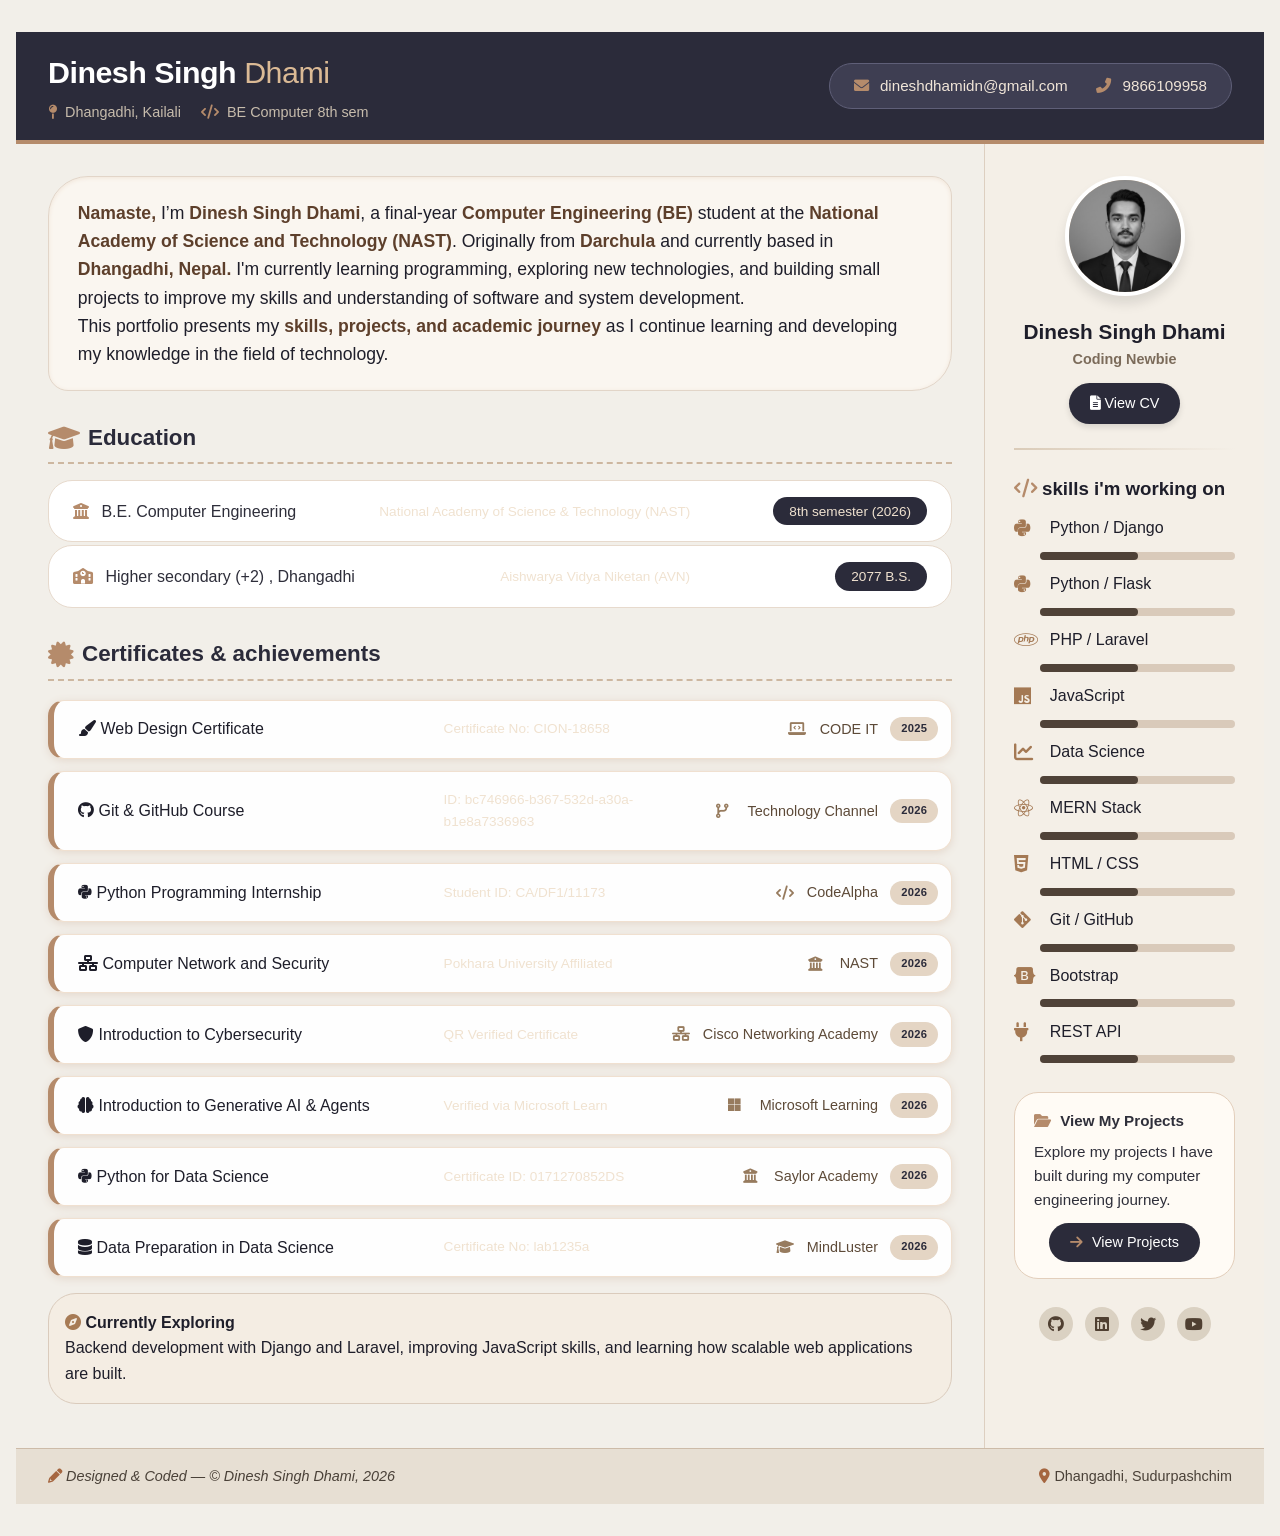
==== index.html @ 05433d5f "Initial commit: add personal portfolio website" ====
<!DOCTYPE html>
<html lang="en">
<head>
    <meta charset="UTF-8">
    <meta name="viewport" content="width=device-width, initial-scale=1.0">
    <title>Dinesh Singh Dhami | Portfolio</title>
    <!-- Font Awesome 6 (free) -->
    <link rel="stylesheet" href="https://cdnjs.cloudflare.com/ajax/libs/font-awesome/6.0.0-beta3/css/all.min.css">
    <link rel="icon" href="favicon-dineshsinghdhami.png" type="image/png">
    <style>
        /* ----- base reset & personal flavour ----- */
        * {
            margin: 0;
            padding: 0;
            box-sizing: border-box;
        }

        body {
            background: #f2efe9;  /* warm off-white, handmade feel */
            font-family: 'Inter', -apple-system, BlinkMacSystemFont, 'Segoe UI', Roboto, Helvetica, Arial, sans-serif;
            line-height: 1.6;
            color: #1e1e2a;
            padding: 2rem 1rem;
        }

        /* container — looks like a personal notebook */
        .page {
            max-width: 1100px;
            margin: 0 auto;
            background: #fefcf8;
            border-radius: 32px 32px 24px 24px;
            box-shadow: 0 20px 35px -10px rgba(0, 0, 0, 0.15), 0 2px 8px rgba(0,0,0,0.05);
            overflow: hidden;
            border: 1px solid #e9ddd0;
        }

        /* header — my signature style */
        .top-bar {
            background: #2b2b3a;
            color: #f0ede6;
            padding: 1rem 2rem;
            display: flex;
            flex-wrap: wrap;
            justify-content: space-between;
            align-items: center;
            border-bottom: 4px solid #b58b6b;
        }

        .identity h1 {
            font-weight: 600;
            font-size: 1.9rem;
            letter-spacing: -0.5px;
            color: #fff;
        }

        .identity h1 span {
            color: #dbba95;
            font-weight: 400;
        }

        .identity .tagline {
            font-size: 0.9rem;
            color: #c7bcac;
            margin-top: 4px;
            display: flex;
            align-items: center;
            gap: 8px;
        }

        .identity .tagline i {
            color: #b58b6b;
        }

        .contact-badge {
            background: #3e3e52;
            padding: 0.6rem 1.5rem;
            border-radius: 60px;
            display: flex;
            gap: 1.8rem;
            flex-wrap: wrap;
            font-size: 0.95rem;
            border: 1px solid #5f5f78;
        }

        .contact-badge a, .contact-badge span {
            color: #f0e5d8;
            text-decoration: none;
            display: inline-flex;
            align-items: center;
            gap: 7px;
            transition: color 0.2s;
        }

        .contact-badge a:hover {
            color: #dbba95;
        }

        .contact-badge i {
            color: #b58b6b;
            width: 1.2rem;
        }

        /* main grid: about + sidebar */
        .main-grid {
            display: grid;
            grid-template-columns: 1fr 280px;
            gap: 0;
        }

        @media (max-width: 750px) {
            .main-grid {
                grid-template-columns: 1fr;
            }
        }

        /* left column — my story, education, certificates */
        .content {
            padding: 2rem 2rem 1.8rem;
        }

        .section-title {
            font-size: 1.4rem;
            font-weight: 550;
            margin: 1.8rem 0 1rem 0;
            display: flex;
            align-items: center;
            gap: 8px;
            border-bottom: 2px dashed #cdb7a0;
            padding-bottom: 0.4rem;
            color: #2b2b3a;
        }

        .section-title i {
            color: #b58b6b;
            font-size: 1.6rem;
        }

        .intro-text {
            background: #faf6f0;
            padding: 1.4rem 1.8rem;
            border-radius: 40px 20px 40px 20px;
            font-size: 1.1rem;
            border: 1px solid #e2d5c8;
            box-shadow: inset 0 1px 4px #f1e5d8;
            margin-bottom: 0.5rem;
        }

        .intro-text strong {
            color: #5d3f2b;
            font-weight: 600;
        }

        .edu-item {
            background: #ffffff;
            border-radius: 24px;
            padding: 1rem 1.5rem;
            margin: 1rem 0 0.5rem;
            border: 1px solid #e7dacd;
            display: flex;
            flex-wrap: wrap;
            justify-content: space-between;
            align-items: center;
        }

        .edu-item .year {
            background: #2b2b3a;
            color: #f0e2d0;
            padding: 0.2rem 1rem;
            border-radius: 40px;
            font-size: 0.85rem;
            font-weight: 500;
        }
        .edu-item .college {
            
            color: #f0e2d0;
            padding: 0.2rem 1rem;
            border-radius: 40px;
            font-size: 0.85rem;
            font-weight: 500;
        }

        .edu-item .desc {
            font-weight: 500;
            color: #2e2e3a;
        }
        .edu-item .desc i {
            margin-right: 8px;
            color: #b58b6b;
        }

        /* ----- CERTIFICATE section (handmade cards) ----- */
        .cert-grid {
            display: flex;
            flex-direction: column;
            gap: 12px;
            margin: 1.2rem 0 0.5rem;
        }

       .cert-card{
    background:#fefefe;
    border-left:6px solid #b58b6b;
    border-radius:16px;
    padding:0.9rem 1.5rem;
    box-shadow:0 2px 8px #e4d8cd;

    display:grid;
    grid-template-columns: 40% 35% 24%; /* perfectly aligned columns */
    align-items:center;
    gap:10px;

    border-top:1px solid #f0e0d0;
    border-right:1px solid #f0e0d0;
    border-bottom:1px solid #f0e0d0;
}


        .cert-card:hover {
            border-left-width: 10px;
            background: #fcf9f5;
        }

        .cert-name {
            font-weight: 550;
            color: #1f1f2b;
            display: flex;
            align-items: center;
            gap: 10px;
        }

        .cert-name i {
            color: #a57c5a;
            font-size: 1.3rem;
            width: 2rem;
        }

        .cert-issuer{
    color:#5d4a38;
    font-size:0.9rem;
    display:flex;
    align-items:center;
    gap:12px;
    justify-self:end;
    white-space: nowrap;   /* prevents line break */
}

        .cert-issuer i {
            color: #977b5e;
            width: 1.2rem;
        }

        .cert-badge {
            background: #e4d5c4;
            color: #2b2b3a;
            font-size: 0.7rem;
            padding: 0.2rem 0.7rem;
            border-radius: 30px;
            font-weight: 600;
            letter-spacing: 0.3px;
        }

        /* right sidebar — personal & skills */
        .sidebar {
            background: #f4efe7;
            border-left: 1px solid #ddcfc0;
            padding: 2rem 1.8rem;
        }

        .profile-pic-placeholder {
    width: 120px;
    height: 120px;
    background: #cdb7a0;
    border-radius: 50%;
    margin: 0 auto 1.2rem;
    display: flex;
    align-items: center;
    justify-content: center;
    border: 4px solid #fff;
    box-shadow: 0 8px 12px rgba(0,0,0,0.1);
}

.profile-pic-placeholder img {
    width: 100%;
    height: 100%;
    border-radius: 50%;
    object-fit: cover;
}
        

        .profile-pic-placeholder i {
            filter: drop-shadow(2px 4px 4px rgba(0,0,0,0.1));
        }

        .my-name-side{
text-align:center;
font-size:1.3rem;
font-weight:550;
margin-top:10px;
}

.my-name-side small{
font-size:0.9rem;
color:#7b6b5a;
display:block;
}

        .divider {
            height: 2px;
            background: linear-gradient(90deg, #dacbb8, transparent);
            margin: 1.5rem 0;
        }

        .skill-list {
            list-style: none;
        }

        .skill-list li {
            margin: 0.7rem 0;
            display: flex;
            align-items: center;
            gap: 12px;
            font-weight: 450;
        }
        .social-bar{
    display:flex;
    justify-content:center;
    gap:12px;
    margin-top:12px;
}

.social-bar a{
    width:34px;
    height:34px;
    display:flex;
    align-items:center;
    justify-content:center;
    background:#dad1c2;
    border-radius:50%;
    color:#4f3f31;
    font-size:1rem;
    text-decoration:none;
    transition:all 0.2s ease;
}

.social-bar a:hover{
    background:#b58b6b;
    color:#fff;
    transform:translateY(-2px);
}
.cert-modal{
    display:none;
    position:fixed;
    z-index:999;
    left:0;
    top:0;
    width:100%;
    height:100%;
    background:rgba(0,0,0,0.8);
    justify-content:center;
    align-items:center;
}

.cert-modal img{
    max-width:90%;
    max-height:85%;
    border-radius:10px;
    box-shadow:0 10px 40px rgba(0,0,0,0.5);
}

.close-btn{
    position:absolute;
    top:20px;
    right:35px;
    font-size:40px;
    color:#fff;
    cursor:pointer;
    font-weight:bold;
}

.close-btn:hover{
    color:#ccc;
}
        .skill-list i {
            color: #a47954;
            width: 1.5rem;
            font-size: 1.2rem;
        }

        .skill-bar-bg {
            background: #d9caba;
            height: 8px;
            border-radius: 12px;
            margin: 4px 0 0 26px;
            width: calc(100% - 26px);
        }

        .skill-bar-fill {
            height: 8px;
            border-radius: 12px;
            background: #4f4238;
            width: 80%; /* dummy */
        }

        .personal-note {
            background: #fffbf5;
            border-radius: 24px;
            padding: 1rem 1.2rem;
            margin: 1.8rem 0;
            border: 1px solid #e3cfbc;
            font-size: 0.95rem;
            color: #2f2f3a;
        }

        .personal-note i {
            color: #b58b6b;
            margin-right: 5px;
        }

        /* footer */
        .footer-note {
            background: #e7dfd3;
            padding: 1rem 2rem;
            font-size: 0.9rem;
            text-align: center;
            color: #4a4138;
            border-top: 1px solid #cdbba8;
            display: flex;
            flex-wrap: wrap;
            justify-content: space-between;
            align-items: center;
        }

        .footer-note .madeby {
            font-style: italic;
        }

        .footer-note i {
            color: #a56640;
        }

        /* simple js interactive touch */
        .handwritten-hover {
            transition: transform 0.15s;
        }
        .handwritten-hover:hover {
            transform: rotate(0.5deg) scale(1.01);
        }
        .cert-grid a{
    text-decoration:none;
    color:inherit;
    display:block;
}

.cert-id{
    color: #f0e2d0;
            padding: 0.2rem 1rem;
            border-radius: 40px;
            font-size: 0.85rem;
            font-weight: 500;
}


    </style>
</head>
<body>
<!-- <div class="page"> -->
    <!-- header — unmistakably Dinesh Singh Dhami -->
    <div class="top-bar">
        <div class="identity">
            <h1>Dinesh Singh <span>Dhami</span></h1>
            <div class="tagline">
                <i class="fas fa-map-pin"></i> Dhangadhi, Kailali
                <i class="fas fa-code" style="margin-left: 12px;"></i> BE Computer 8th sem
            </div>
        </div>
        <div class="contact-badge">
            <a href="#" onclick="openDirectEmail()" class="contact-email">
    <i class="fas fa-envelope"></i> dineshdhamidn@gmail.com
</a>
            <a href="#" onclick="openWhatsApp()" class="contact-phone">
    <i class="fas fa-phone-alt"></i> 9866109958
</a>
        </div>
    </div>

    <!-- main two-column layout -->
    <div class="main-grid">
        <!-- LEFT: content (my story, certificates) -->
        <div class="content">
            <!-- intro / about me (personal) -->
            <div class="intro-text">
    <p>
        <strong>Namaste,</strong> I’m <strong>Dinesh Singh Dhami</strong>, a final-year 
        <strong>Computer Engineering (BE)</strong> student at the 
        <strong>National Academy of Science and Technology (NAST)</strong>. 
        Originally from <strong>Darchula</strong> and currently based in 
        <strong>Dhangadhi, Nepal.</strong> I'm currently learning programming, exploring new technologies, 
        and building small projects to improve my skills and understanding 
        of software and system development.
    </p>

    <p>
        This portfolio presents my <strong>skills, projects, and academic journey</strong> 
        as I continue learning and developing my knowledge in the field of technology.
    </p>
</div>

            <!-- education  (8th semester) -->
            <div class="section-title">
                <i class="fas fa-graduation-cap"></i> Education
            </div>
            <div class="edu-item">
                <span class="desc"><i class="fas fa-university"></i> B.E. Computer Engineering</span>
                <span class="college">National Academy of Science & Technology (NAST)</span>
                <span class="year">8th semester (2026)</span>
                
            </div>
            <div class="edu-item" style="margin-top: -5px;">
                <span class="desc"><i class="fas fa-school"></i> Higher secondary (+2) , Dhangadhi</span>
                <span class="college">Aishwarya Vidya Niketan (AVN)</span>
                <span class="year">2077 B.S.</span>
            </div>
           

            <!-- CERTIFICATE section — exactly as requested, personal style -->
            <div class="section-title">
    <i class="fas fa-certificate"></i> Certificates & achievements
</div>

<div class="cert-grid">

<!-- 1 Web Design (2025) -->
<a href="certificates/Web-Design-Dinesh-Singh-Dhami.png" class="cert-link">
<div class="cert-card">
<div class="cert-title">
<i class="fas fa-paint-brush"></i>
<span>Web Design Certificate</span>
</div>
<div class="cert-id">Certificate No: CION-18658</div>
<div class="cert-issuer">
<i class="fas fa-laptop-code"></i>
<span>CODE IT</span>
<span class="cert-badge">2025</span>
</div>
</div>
</a>

<!-- 2 Git & GitHub -->
<a href="certificates/git-github-certificate.jpg" class="cert-link">
<div class="cert-card">
<div class="cert-title">
<i class="fab fa-github"></i>
<span>Git & GitHub Course</span>
</div>
<div class="cert-id">ID: bc746966-b367-532d-a30a-b1e8a7336963</div>
<div class="cert-issuer">
<i class="fas fa-code-branch"></i>
<span>Technology Channel</span>
<span class="cert-badge">2026</span>
</div>
</div>
</a>

<!-- 3 CodeAlpha Internship -->
<a href="certificates/Dinesh-Singh-Dhami-CodeAlpha-Internship-Python.png" class="cert-link">
<div class="cert-card">
<div class="cert-title">
<i class="fab fa-python"></i>
<span>Python Programming Internship</span>
</div>
<div class="cert-id">Student ID: CA/DF1/11173</div>
<div class="cert-issuer">
<i class="fas fa-code"></i>
<span>CodeAlpha</span>
<span class="cert-badge">2026</span>
</div>
</div>
</a>

<!-- 4 Computer Network Security -->
<a href="certificates/Computer-Network-&-Security-Certificate.jpg" class="cert-link">
<div class="cert-card">
<div class="cert-title">
<i class="fas fa-network-wired"></i>
<span>Computer Network and Security</span>
</div>
<div class="cert-id">Pokhara University Affiliated</div>
<div class="cert-issuer">
<i class="fas fa-university"></i>
<span>NAST</span>
<span class="cert-badge">2026</span>
</div>
</div>
</a>

<!-- 5 Cisco Cybersecurity -->
<a href="certificates/Dinesh-Singh-Dhami-cisco-networking.png" class="cert-link">
<div class="cert-card">
<div class="cert-title">
<i class="fas fa-shield-alt"></i>
<span>Introduction to Cybersecurity</span>
</div>
<div class="cert-id">QR Verified Certificate</div>
<div class="cert-issuer">
<i class="fas fa-network-wired"></i>
<span>Cisco Networking Academy</span>
<span class="cert-badge">2026</span>
</div>
</div>
</a>

<!-- 6 Microsoft Generative AI -->
<a href="certificates/generative-ai-microsoft.png" class="cert-link">
<div class="cert-card">
<div class="cert-title">
<i class="fas fa-brain"></i>
<span>Introduction to Generative AI & Agents</span>
</div>
<div class="cert-id">Verified via Microsoft Learn</div>
<div class="cert-issuer">
<i class="fab fa-microsoft"></i>
<span>Microsoft Learning</span>
<span class="cert-badge">2026</span>
</div>
</div>
</a>

<!-- 7 Python Data Science -->
<a href="certificates/python-in-datascience.png" class="cert-link">
<div class="cert-card">
<div class="cert-title">
<i class="fab fa-python"></i>
<span>Python for Data Science</span>
</div>
<div class="cert-id">Certificate ID: 0171270852DS</div>
<div class="cert-issuer">
<i class="fas fa-university"></i>
<span>Saylor Academy</span>
<span class="cert-badge">2026</span>
</div>
</div>
</a>

<!-- 8 Data Preparation -->
<a href="certificates/data-preparation-in-data-science.jpg" class="cert-link">
<div class="cert-card">
<div class="cert-title">
<i class="fas fa-database"></i>
<span>Data Preparation in Data Science</span>
</div>
<div class="cert-id">Certificate No: lab1235a</div>
<div class="cert-issuer">
<i class="fas fa-graduation-cap"></i>
<span>MindLuster</span>
<span class="cert-badge">2026</span>
</div>
</div>
</a>

</div>

            
            <!-- another small personal section: current reading? -->
<div style="margin:1rem 0;background:#f4ede3;padding:1rem;border-radius:28px;border:1px solid #dacbbc;">
<i class="fas fa-compass" style="color:#a77b55;"></i>
<strong>Currently Exploring</strong><br>
Backend development with Django and Laravel, improving JavaScript skills,
and learning how scalable web applications are built.
</div>

        </div>

        <!-- RIGHT sidebar: skills, extra personal -->
        <div class="sidebar">
            <div class="profile-pic-placeholder">
    <img src="dineshsinghdhami.jpg" alt="Profile Picture">
</div>
           <div class="my-name-side">
    Dinesh Singh Dhami
    <small>Coding Newbie</small>
</div>
            <div style="text-align:center; margin-top:12px;">
    <a href="Dinesh-Singh-Dhami-Resume.pdf" 
       style="
       display:inline-block;
       background:#2b2b3a;
       color:#fff;
       padding:0.55rem 1.3rem;
       border-radius:40px;
       font-size:0.9rem;
       text-decoration:none;
       font-weight:500;
       transition:all 0.2s ease;
       box-shadow:0 3px 6px rgba(0,0,0,0.12);
       ">
       <i class="fas fa-file-alt"></i> View CV
    </a>
</div>
            <div class="divider"></div>

            <!-- skills (personal touch – i'm still learning) -->
            <h3 style="font-weight: 550; margin-bottom: 0.5rem;">
<i class="fas fa-code" style="color:#b58b6b;"></i> skills i'm working on
</h3>

<ul class="skill-list">

    <li><i class="fab fa-python"></i> Python / Django</li>
<div class="skill-bar-bg"><div class="skill-bar-fill" style="width:50%"></div></div>

<li><i class="fab fa-python"></i> Python / Flask</li>
<div class="skill-bar-bg"><div class="skill-bar-fill" style="width:50%"></div></div>

<li><i class="fab fa-php"></i> PHP / Laravel</li>
<div class="skill-bar-bg"><div class="skill-bar-fill" style="width:50%"></div></div>

<li><i class="fab fa-js"></i> JavaScript</li>
<div class="skill-bar-bg"><div class="skill-bar-fill" style="width:50%"></div></div>

<li><i class="fas fa-chart-line"></i> Data Science</li>
<div class="skill-bar-bg"><div class="skill-bar-fill" style="width:50%"></div></div>

<li><i class="fab fa-react"></i> MERN Stack</li>
<div class="skill-bar-bg"><div class="skill-bar-fill" style="width:50%"></div></div>

<li><i class="fab fa-html5"></i> HTML / CSS</li>
<div class="skill-bar-bg"><div class="skill-bar-fill" style="width:50%"></div></div>

<li><i class="fab fa-git-alt"></i> Git / GitHub</li>
<div class="skill-bar-bg"><div class="skill-bar-fill" style="width:50%"></div></div>

<li><i class="fab fa-bootstrap"></i> Bootstrap</li>
<div class="skill-bar-bg"><div class="skill-bar-fill" style="width:50%"></div></div>

<li><i class="fas fa-plug"></i> REST API</li>
<div class="skill-bar-bg"><div class="skill-bar-fill" style="width:50%"></div></div>

</ul>

            <div class="personal-note">

    <i class="fas fa-folder-open"></i> 
    <strong>View My Projects</strong>

    <p style="margin-top:6px;">
        Explore my projects I have built during my computer engineering journey.
    </p>

    <div style="text-align:center; margin-top:10px;">
        <a href="projects.html"
        style="
        display:inline-block;
        background:#2b2b3a;
        color:#fff;
        padding:0.5rem 1.3rem;
        border-radius:40px;
        font-size:0.9rem;
        text-decoration:none;
        font-weight:500;
        transition:0.2s;
        "
        onmouseover="this.style.background='#b58b6b'"
        onmouseout="this.style.background='#2b2b3a'"
        >
        <i class="fas fa-arrow-right"></i> View Projects
        </a>
    </div>

</div>

            <!-- contact mini (repeated for convenience) -->
        <div class="social-bar">

    <a href="https://github.com/dineshsinghdhami" target="_blank">
        <i class="fab fa-github"></i>
    </a>

    <a href="https://linkedin.com/in/dineshsinghdhami1" target="_blank">
        <i class="fab fa-linkedin"></i>
    </a>

    <a href="https://x.com/dineshdhami001" target="_blank">
        <i class="fab fa-twitter"></i>
    </a>

   <a href="https://www.youtube.com/@dineshsinghdhami1?sub_confirmation=1" target="_blank">
<i class="fab fa-youtube"></i>
</a>

</div>
            <!-- <div style="margin-top: 1rem; display: flex; justify-content: center; gap: 1.2rem; color: #4f3f31;">
                <i class="fab fa-github"></i> <i class="fab fa-linkedin"></i> <i class="fab fa-x-twitter"></i> <i class="fab fa-instagram"></i>
                <span style="font-size:0.8rem;">(dinesh_dhami)</span>
            </div> -->
        </div>
    </div>

    <!-- footer — it's me -->
    <div class="footer-note">
        <span class="madeby"><i class="fas fa-pencil-alt"></i> Designed & Coded — © Dinesh Singh Dhami, 2026</span>
        <span><i class="fas fa-location-dot"></i> Dhangadhi, Sudurpashchim</span>
    </div>
</div>

<!-- small JS to make it a bit more "me" – interactive but simple -->
<script>
    // certificate popup
document.addEventListener("DOMContentLoaded", function(){

const modal = document.getElementById("certModal");
const modalImg = document.getElementById("modalImage");
const closeBtn = document.querySelector(".close-btn");

document.querySelectorAll(".cert-link").forEach(link=>{
    link.addEventListener("click",function(e){
        e.preventDefault();
        modal.style.display="flex";
        modalImg.src=this.getAttribute("href");
    });
});

closeBtn.addEventListener("click",function(){
    modal.style.display="none";
});

modal.addEventListener("click",function(e){
    if(e.target===modal){
        modal.style.display="none";
    }
});

});
    (function(){
        // just a tiny personal touch: click on any certificate card shows a console message (like i'm logging thoughts)
        const cards = document.querySelectorAll('.cert-card');
        cards.forEach((card, index) => {
            card.addEventListener('click', function(e) {
                // don't interfere if user clicks on link/button (but we have none)
                const certName = this.querySelector('.cert-name')?.innerText || 'certificate';
                console.log(`📜 Dinesh's note: showing "${certName}" to a friend.`);
                // optional: subtle alert? better to use a small tooltip feeling, but keep quiet.
                // instead we change bg momentarily
                this.style.backgroundColor = '#f3eadb';
                setTimeout(() => {
                    this.style.backgroundColor = '';
                }, 150);
            });
        });

        // extra: on header contact, show a friendly message
        const emailLink = document.querySelector('a[href^="mailto"]');
        if(emailLink) {
            emailLink.addEventListener('click', (e) => {
                console.log('📧 dineshdhamidn@gmail.com — feel free to write!');
            });
        }

        // phone number click simulation (non-link)
        const phoneSpan = document.querySelector('.contact-badge span:has(.fa-phone-alt)');
        if(phoneSpan) {
            phoneSpan.addEventListener('click', () => {
                alert('📞 9866109958  (i usually reply on WhatsApp)');
            });
        }

        // little hover effect for my name
        const nameH1 = document.querySelector('.identity h1');
        if(nameH1) {
            nameH1.addEventListener('mouseenter', () => {
                nameH1.style.transition = 'color 0.2s';
                nameH1.style.color = '#dbba95';
            });
            nameH1.addEventListener('mouseleave', () => {
                nameH1.style.color = '#fff';
            });
        }

    
    })();

    function isMobileDevice() {
    return /Mobi|Android|iPhone|iPad/i.test(navigator.userAgent);
}

function openDirectEmail() {

    const subject = "Contact From Portfolio";
    const body = "Hi Dinesh, I found your portfolio and would like to connect.";

    const encodedSubject = encodeURIComponent(subject);
    const encodedBody = encodeURIComponent(body);

    if (isMobileDevice()) {

        // Mobile → open email app
        window.location.href =
        `mailto:dineshdhamidn@gmail.com?subject=${encodedSubject}&body=${encodedBody}`;

    } else {

        // Desktop → open Gmail compose
        const gmailURL =
        `https://mail.google.com/mail/?view=cm&fs=1&to=dineshdhamidn@gmail.com&su=${encodedSubject}&body=${encodedBody}`;

        window.open(gmailURL, "_blank");
    }
}
function openWhatsApp() {

    const phoneNumber = "9779866109958"; 
    const message = "Hi Dinesh, I visited your portfolio and would like to connect.";

    const encodedMessage = encodeURIComponent(message);

    const whatsappURL =
    `https://wa.me/${phoneNumber}?text=${encodedMessage}`;

    window.open(whatsappURL, "_blank");

}
</script>

<!-- small extra style for dynamic class (no conflict) -->
<style>
    /* ensure no flash */
    .profile-pic-placeholder i { transition: transform 0.2s; }
    .cert-card { cursor: pointer; transition: background 0.2s, border-left 0.1s; }
    .contact-badge span { cursor: pointer; }
</style>
<div id="certModal" class="cert-modal">
    <span class="close-btn">&times;</span>
    <img class="modal-img" id="modalImage">
    
</div>


</body>
</html>
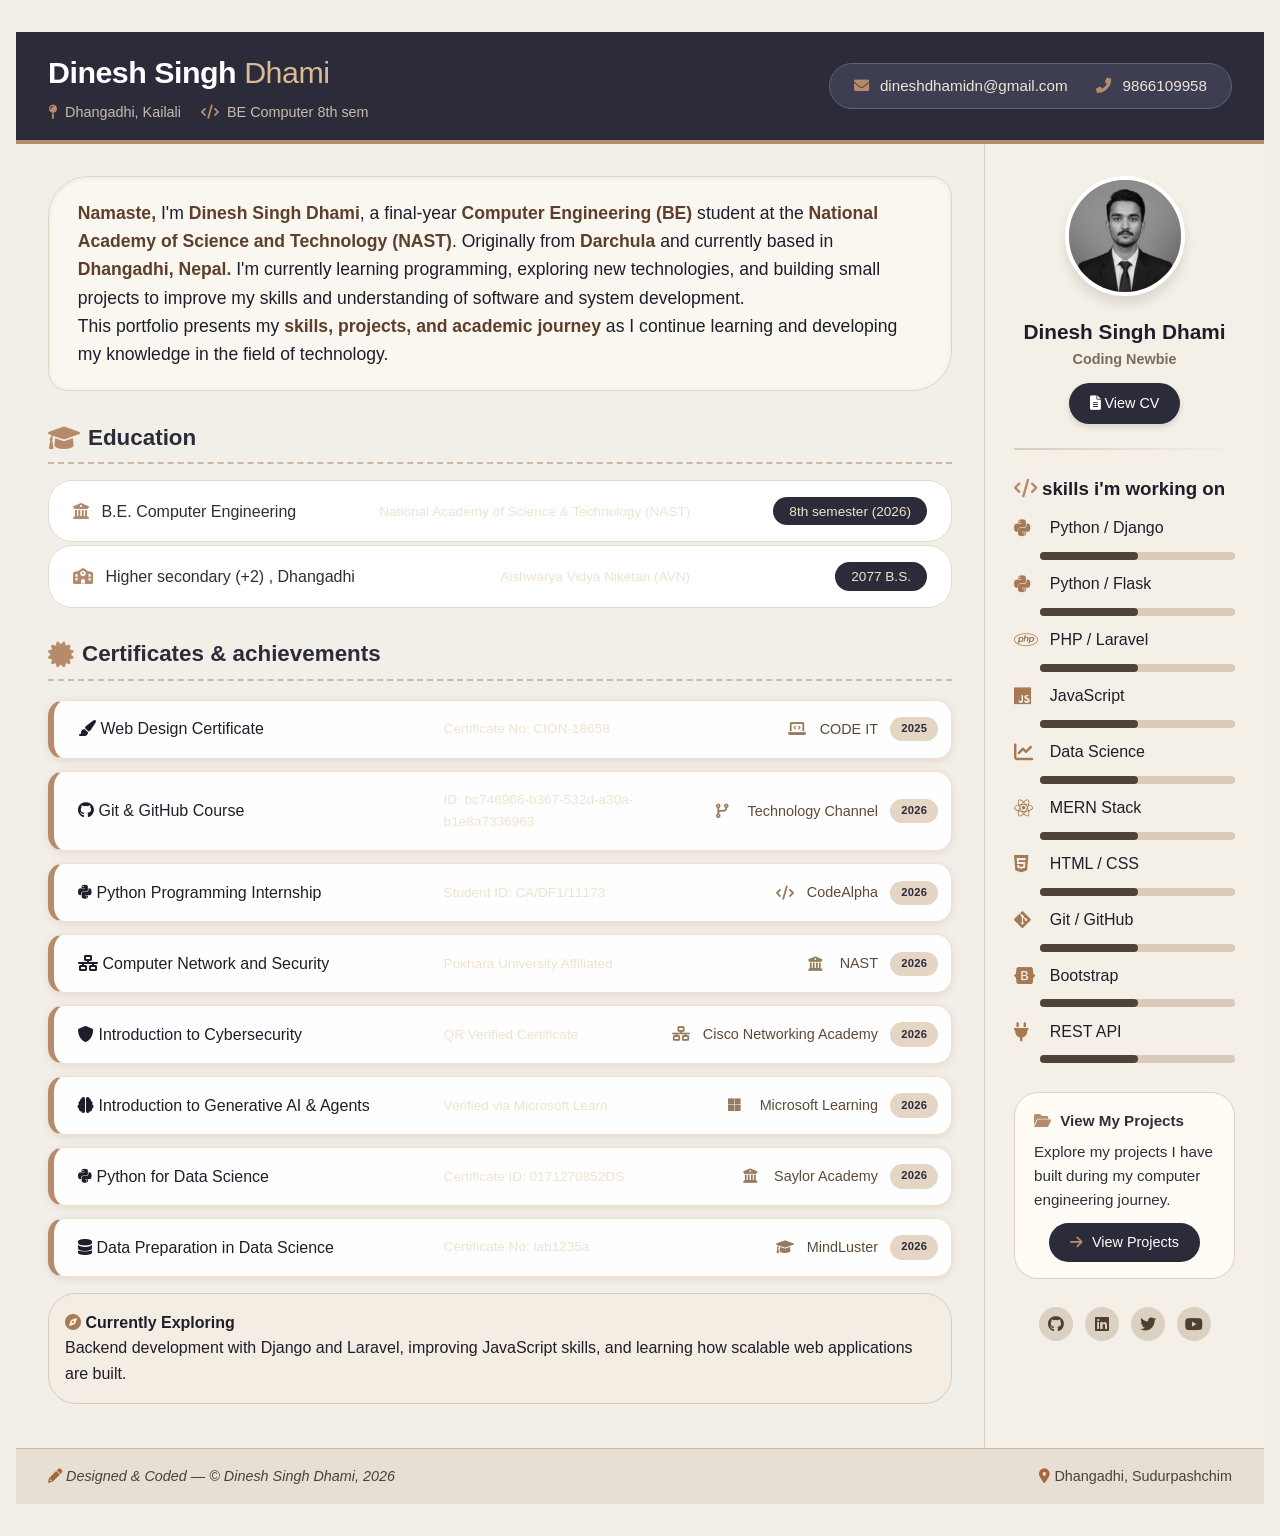
==== commit b616c3ce: "update portfolio into mobile responsive portfolio" ====
--- a/index.html
+++ b/index.html
@@ -2,13 +2,11 @@
 <html lang="en">
 <head>
     <meta charset="UTF-8">
-    <meta name="viewport" content="width=device-width, initial-scale=1.0">
+    <meta name="viewport" content="width=device-width, initial-scale=1.0, maximum-scale=5.0">
     <title>Dinesh Singh Dhami | Portfolio</title>
-    <!-- Font Awesome 6 (free) -->
     <link rel="stylesheet" href="https://cdnjs.cloudflare.com/ajax/libs/font-awesome/6.0.0-beta3/css/all.min.css">
     <link rel="icon" href="favicon-dineshsinghdhami.png" type="image/png">
     <style>
-        /* ----- base reset & personal flavour ----- */
         * {
             margin: 0;
             padding: 0;
@@ -16,14 +14,13 @@
         }
 
         body {
-            background: #f2efe9;  /* warm off-white, handmade feel */
+            background: #f2efe9;
             font-family: 'Inter', -apple-system, BlinkMacSystemFont, 'Segoe UI', Roboto, Helvetica, Arial, sans-serif;
             line-height: 1.6;
             color: #1e1e2a;
             padding: 2rem 1rem;
         }
 
-        /* container — looks like a personal notebook */
         .page {
             max-width: 1100px;
             margin: 0 auto;
@@ -34,7 +31,6 @@
             border: 1px solid #e9ddd0;
         }
 
-        /* header — my signature style */
         .top-bar {
             background: #2b2b3a;
             color: #f0ede6;
@@ -100,20 +96,12 @@
             width: 1.2rem;
         }
 
-        /* main grid: about + sidebar */
         .main-grid {
             display: grid;
             grid-template-columns: 1fr 280px;
             gap: 0;
         }
 
-        @media (max-width: 750px) {
-            .main-grid {
-                grid-template-columns: 1fr;
-            }
-        }
-
-        /* left column — my story, education, certificates */
         .content {
             padding: 2rem 2rem 1.8rem;
         }
@@ -171,7 +159,6 @@
             font-weight: 500;
         }
         .edu-item .college {
-            
             color: #f0e2d0;
             padding: 0.2rem 1rem;
             border-radius: 40px;
@@ -188,7 +175,6 @@
             color: #b58b6b;
         }
 
-        /* ----- CERTIFICATE section (handmade cards) ----- */
         .cert-grid {
             display: flex;
             flex-direction: column;
@@ -196,23 +182,20 @@
             margin: 1.2rem 0 0.5rem;
         }
 
-       .cert-card{
-    background:#fefefe;
-    border-left:6px solid #b58b6b;
-    border-radius:16px;
-    padding:0.9rem 1.5rem;
-    box-shadow:0 2px 8px #e4d8cd;
-
-    display:grid;
-    grid-template-columns: 40% 35% 24%; /* perfectly aligned columns */
-    align-items:center;
-    gap:10px;
-
-    border-top:1px solid #f0e0d0;
-    border-right:1px solid #f0e0d0;
-    border-bottom:1px solid #f0e0d0;
-}
-
+        .cert-card {
+            background:#fefefe;
+            border-left:6px solid #b58b6b;
+            border-radius:16px;
+            padding:0.9rem 1.5rem;
+            box-shadow:0 2px 8px #e4d8cd;
+            display:grid;
+            grid-template-columns: 40% 35% 24%;
+            align-items:center;
+            gap:10px;
+            border-top:1px solid #f0e0d0;
+            border-right:1px solid #f0e0d0;
+            border-bottom:1px solid #f0e0d0;
+        }
 
         .cert-card:hover {
             border-left-width: 10px;
@@ -233,15 +216,15 @@
             width: 2rem;
         }
 
-        .cert-issuer{
-    color:#5d4a38;
-    font-size:0.9rem;
-    display:flex;
-    align-items:center;
-    gap:12px;
-    justify-self:end;
-    white-space: nowrap;   /* prevents line break */
-}
+        .cert-issuer {
+            color:#5d4a38;
+            font-size:0.9rem;
+            display:flex;
+            align-items:center;
+            gap:12px;
+            justify-self:end;
+            white-space: nowrap;
+        }
 
         .cert-issuer i {
             color: #977b5e;
@@ -258,7 +241,6 @@
             letter-spacing: 0.3px;
         }
 
-        /* right sidebar — personal & skills */
         .sidebar {
             background: #f4efe7;
             border-left: 1px solid #ddcfc0;
@@ -266,42 +248,37 @@
         }
 
         .profile-pic-placeholder {
-    width: 120px;
-    height: 120px;
-    background: #cdb7a0;
-    border-radius: 50%;
-    margin: 0 auto 1.2rem;
-    display: flex;
-    align-items: center;
-    justify-content: center;
-    border: 4px solid #fff;
-    box-shadow: 0 8px 12px rgba(0,0,0,0.1);
-}
-
-.profile-pic-placeholder img {
-    width: 100%;
-    height: 100%;
-    border-radius: 50%;
-    object-fit: cover;
-}
-        
-
-        .profile-pic-placeholder i {
-            filter: drop-shadow(2px 4px 4px rgba(0,0,0,0.1));
-        }
-
-        .my-name-side{
-text-align:center;
-font-size:1.3rem;
-font-weight:550;
-margin-top:10px;
-}
-
-.my-name-side small{
-font-size:0.9rem;
-color:#7b6b5a;
-display:block;
-}
+            width: 120px;
+            height: 120px;
+            background: #cdb7a0;
+            border-radius: 50%;
+            margin: 0 auto 1.2rem;
+            display: flex;
+            align-items: center;
+            justify-content: center;
+            border: 4px solid #fff;
+            box-shadow: 0 8px 12px rgba(0,0,0,0.1);
+        }
+
+        .profile-pic-placeholder img {
+            width: 100%;
+            height: 100%;
+            border-radius: 50%;
+            object-fit: cover;
+        }
+
+        .my-name-side {
+            text-align:center;
+            font-size:1.3rem;
+            font-weight:550;
+            margin-top:10px;
+        }
+
+        .my-name-side small {
+            font-size:0.9rem;
+            color:#7b6b5a;
+            display:block;
+        }
 
         .divider {
             height: 2px;
@@ -320,65 +297,68 @@
             gap: 12px;
             font-weight: 450;
         }
-        .social-bar{
-    display:flex;
-    justify-content:center;
-    gap:12px;
-    margin-top:12px;
-}
-
-.social-bar a{
-    width:34px;
-    height:34px;
-    display:flex;
-    align-items:center;
-    justify-content:center;
-    background:#dad1c2;
-    border-radius:50%;
-    color:#4f3f31;
-    font-size:1rem;
-    text-decoration:none;
-    transition:all 0.2s ease;
-}
-
-.social-bar a:hover{
-    background:#b58b6b;
-    color:#fff;
-    transform:translateY(-2px);
-}
-.cert-modal{
-    display:none;
-    position:fixed;
-    z-index:999;
-    left:0;
-    top:0;
-    width:100%;
-    height:100%;
-    background:rgba(0,0,0,0.8);
-    justify-content:center;
-    align-items:center;
-}
-
-.cert-modal img{
-    max-width:90%;
-    max-height:85%;
-    border-radius:10px;
-    box-shadow:0 10px 40px rgba(0,0,0,0.5);
-}
-
-.close-btn{
-    position:absolute;
-    top:20px;
-    right:35px;
-    font-size:40px;
-    color:#fff;
-    cursor:pointer;
-    font-weight:bold;
-}
-
-.close-btn:hover{
-    color:#ccc;
-}
+
+        .social-bar {
+            display:flex;
+            justify-content:center;
+            gap:12px;
+            margin-top:12px;
+        }
+
+        .social-bar a {
+            width:34px;
+            height:34px;
+            display:flex;
+            align-items:center;
+            justify-content:center;
+            background:#dad1c2;
+            border-radius:50%;
+            color:#4f3f31;
+            font-size:1rem;
+            text-decoration:none;
+            transition:all 0.2s ease;
+        }
+
+        .social-bar a:hover {
+            background:#b58b6b;
+            color:#fff;
+            transform:translateY(-2px);
+        }
+
+        .cert-modal {
+            display:none;
+            position:fixed;
+            z-index:999;
+            left:0;
+            top:0;
+            width:100%;
+            height:100%;
+            background:rgba(0,0,0,0.8);
+            justify-content:center;
+            align-items:center;
+        }
+
+        .cert-modal img {
+            max-width:90%;
+            max-height:85%;
+            border-radius:10px;
+            box-shadow:0 10px 40px rgba(0,0,0,0.5);
+        }
+
+        .close-btn {
+            position:absolute;
+            top:20px;
+            right:35px;
+            font-size:40px;
+            color:#fff;
+            cursor:pointer;
+            font-weight:bold;
+        }
+
+        .close-btn:hover {
+            color:#ccc;
+        }
+
         .skill-list i {
             color: #a47954;
             width: 1.5rem;
@@ -397,7 +377,7 @@
             height: 8px;
             border-radius: 12px;
             background: #4f4238;
-            width: 80%; /* dummy */
+            width: 80%;
         }
 
         .personal-note {
@@ -415,7 +395,10 @@
             margin-right: 5px;
         }
 
-        /* footer */
+        .mobile-projects {
+            display: none;
+        }
+
         .footer-note {
             background: #e7dfd3;
             padding: 1rem 2rem;
@@ -437,33 +420,174 @@
             color: #a56640;
         }
 
-        /* simple js interactive touch */
         .handwritten-hover {
             transition: transform 0.15s;
         }
         .handwritten-hover:hover {
             transform: rotate(0.5deg) scale(1.01);
         }
-        .cert-grid a{
-    text-decoration:none;
-    color:inherit;
-    display:block;
-}
-
-.cert-id{
-    color: #f0e2d0;
+
+        .cert-grid a {
+            text-decoration:none;
+            color:inherit;
+            display:block;
+        }
+
+        .cert-id {
+            color: #f0e2d0;
             padding: 0.2rem 1rem;
             border-radius: 40px;
             font-size: 0.85rem;
             font-weight: 500;
-}
-
-
+        }
+
+        @media (max-width: 750px) {
+            
+            /* Hide skills section on mobile */
+            .sidebar h3,
+            .skill-list,
+            .skill-bar-bg,
+            .divider {
+                display: none;
+            }
+            .sidebar .personal-note {
+                display: none;
+            }
+
+            
+            .mobile-projects {
+                display: block;
+                margin: 1rem 1rem 0 1rem;
+            }
+
+             
+            .main-grid {
+                display:flex;
+                flex-direction:column;
+            }
+
+            .sidebar {
+                order:1;
+            }
+
+            .content {
+                order:2;
+            }
+ 
+            .profile-pic-placeholder { order:1; }
+            .my-name-side { order:2; }
+            .sidebar a[href$="Resume.pdf"] { order:3; }
+            .social-bar { order:4; }
+ 
+            .intro-text { order:1; }
+            .section-title:nth-of-type(1) { order:2; }
+            .edu-item { order:3; }
+            .section-title:nth-of-type(2) { order:4; }
+            .cert-grid { order:5; }
+            
+           
+            .main-grid {
+                grid-template-columns: 1fr;
+            }
+            
+            
+            .top-bar {
+                flex-direction: column;
+                text-align: center;
+                padding: 1rem;
+            }
+            
+            .contact-badge {
+                width: 100%;
+                justify-content: center;
+                padding: 0.6rem;
+                gap: 1rem;
+            }
+            
+            .contact-badge a {
+                font-size: 0.9rem;
+                white-space: normal;
+            }
+            
+            .content {
+                padding: 1.5rem 1rem;
+            }
+            
+            .intro-text {
+                padding: 1.2rem;
+                font-size: 1rem;
+            }
+            
+            .edu-item {
+                flex-direction: column;
+                align-items: flex-start;
+                gap: 0.8rem;
+                padding: 1rem;
+            }
+            
+            .edu-item .desc {
+                width: 100%;
+            }
+            
+            .cert-card {
+                grid-template-columns: 1fr !important;
+                gap: 8px;
+                padding: 1rem;
+            }
+            
+            .cert-issuer {
+                justify-self: start;
+                white-space: normal;
+                flex-wrap: wrap;
+            }
+            
+            .cert-title {
+                flex-wrap: wrap;
+            }
+            
+            .cert-id {
+                width: fit-content;
+                word-break: break-word;
+                max-width: 100%;
+            }
+            
+            .sidebar {
+                border-left: none;
+                border-top: 1px solid #ddcfc0;
+                padding: 1.5rem 1rem;
+            }
+            
+            .skill-bar-bg {
+                margin: 4px 0 0 0;
+                width: 100%;
+            }
+            
+            .footer-note {
+                flex-direction: column;
+                gap: 0.5rem;
+                padding: 1rem;
+                text-align: center;
+            }
+            
+            @media (max-width: 400px) {
+                .profile-pic-placeholder {
+                    width: 100px;
+                    height: 100px;
+                }
+                
+                .identity h1 {
+                    font-size: 1.6rem;
+                }
+                
+                .section-title {
+                    font-size: 1.2rem;
+                }
+            }
+        }
     </style>
 </head>
 <body>
-<!-- <div class="page"> -->
-    <!-- header — unmistakably Dinesh Singh Dhami -->
+
     <div class="top-bar">
         <div class="identity">
             <h1>Dinesh Singh <span>Dhami</span></h1>
@@ -474,37 +598,35 @@
         </div>
         <div class="contact-badge">
             <a href="#" onclick="openDirectEmail()" class="contact-email">
-    <i class="fas fa-envelope"></i> dineshdhamidn@gmail.com
-</a>
+                <i class="fas fa-envelope"></i> dineshdhamidn@gmail.com
+            </a>
             <a href="#" onclick="openWhatsApp()" class="contact-phone">
-    <i class="fas fa-phone-alt"></i> 9866109958
-</a>
+                <i class="fas fa-phone-alt"></i> 9866109958
+            </a>
         </div>
     </div>
 
-    <!-- main two-column layout -->
+     
     <div class="main-grid">
-        <!-- LEFT: content (my story, certificates) -->
+        <!-- LEFT: content -->
         <div class="content">
-            <!-- intro / about me (personal) -->
             <div class="intro-text">
-    <p>
-        <strong>Namaste,</strong> I’m <strong>Dinesh Singh Dhami</strong>, a final-year 
-        <strong>Computer Engineering (BE)</strong> student at the 
-        <strong>National Academy of Science and Technology (NAST)</strong>. 
-        Originally from <strong>Darchula</strong> and currently based in 
-        <strong>Dhangadhi, Nepal.</strong> I'm currently learning programming, exploring new technologies, 
-        and building small projects to improve my skills and understanding 
-        of software and system development.
-    </p>
-
-    <p>
-        This portfolio presents my <strong>skills, projects, and academic journey</strong> 
-        as I continue learning and developing my knowledge in the field of technology.
-    </p>
-</div>
-
-            <!-- education  (8th semester) -->
+                <p>
+                    <strong>Namaste,</strong> I'm <strong>Dinesh Singh Dhami</strong>, a final-year 
+                    <strong>Computer Engineering (BE)</strong> student at the 
+                    <strong>National Academy of Science and Technology (NAST)</strong>. 
+                    Originally from <strong>Darchula</strong> and currently based in 
+                    <strong>Dhangadhi, Nepal.</strong> I'm currently learning programming, exploring new technologies, 
+                    and building small projects to improve my skills and understanding 
+                    of software and system development.
+                </p>
+                <p>
+                    This portfolio presents my <strong>skills, projects, and academic journey</strong> 
+                    as I continue learning and developing my knowledge in the field of technology.
+                </p>
+            </div>
+
+            <!-- Education -->
             <div class="section-title">
                 <i class="fas fa-graduation-cap"></i> Education
             </div>
@@ -512,357 +634,293 @@
                 <span class="desc"><i class="fas fa-university"></i> B.E. Computer Engineering</span>
                 <span class="college">National Academy of Science & Technology (NAST)</span>
                 <span class="year">8th semester (2026)</span>
-                
             </div>
             <div class="edu-item" style="margin-top: -5px;">
                 <span class="desc"><i class="fas fa-school"></i> Higher secondary (+2) , Dhangadhi</span>
                 <span class="college">Aishwarya Vidya Niketan (AVN)</span>
                 <span class="year">2077 B.S.</span>
             </div>
-           
-
-            <!-- CERTIFICATE section — exactly as requested, personal style -->
+
+            <!-- Certificates -->
             <div class="section-title">
-    <i class="fas fa-certificate"></i> Certificates & achievements
-</div>
-
-<div class="cert-grid">
-
-<!-- 1 Web Design (2025) -->
-<a href="certificates/Web-Design-Dinesh-Singh-Dhami.png" class="cert-link">
-<div class="cert-card">
-<div class="cert-title">
-<i class="fas fa-paint-brush"></i>
-<span>Web Design Certificate</span>
-</div>
-<div class="cert-id">Certificate No: CION-18658</div>
-<div class="cert-issuer">
-<i class="fas fa-laptop-code"></i>
-<span>CODE IT</span>
-<span class="cert-badge">2025</span>
-</div>
-</div>
-</a>
-
-<!-- 2 Git & GitHub -->
-<a href="certificates/git-github-certificate.jpg" class="cert-link">
-<div class="cert-card">
-<div class="cert-title">
-<i class="fab fa-github"></i>
-<span>Git & GitHub Course</span>
-</div>
-<div class="cert-id">ID: bc746966-b367-532d-a30a-b1e8a7336963</div>
-<div class="cert-issuer">
-<i class="fas fa-code-branch"></i>
-<span>Technology Channel</span>
-<span class="cert-badge">2026</span>
-</div>
-</div>
-</a>
-
-<!-- 3 CodeAlpha Internship -->
-<a href="certificates/Dinesh-Singh-Dhami-CodeAlpha-Internship-Python.png" class="cert-link">
-<div class="cert-card">
-<div class="cert-title">
-<i class="fab fa-python"></i>
-<span>Python Programming Internship</span>
-</div>
-<div class="cert-id">Student ID: CA/DF1/11173</div>
-<div class="cert-issuer">
-<i class="fas fa-code"></i>
-<span>CodeAlpha</span>
-<span class="cert-badge">2026</span>
-</div>
-</div>
-</a>
-
-<!-- 4 Computer Network Security -->
-<a href="certificates/Computer-Network-&-Security-Certificate.jpg" class="cert-link">
-<div class="cert-card">
-<div class="cert-title">
-<i class="fas fa-network-wired"></i>
-<span>Computer Network and Security</span>
-</div>
-<div class="cert-id">Pokhara University Affiliated</div>
-<div class="cert-issuer">
-<i class="fas fa-university"></i>
-<span>NAST</span>
-<span class="cert-badge">2026</span>
-</div>
-</div>
-</a>
-
-<!-- 5 Cisco Cybersecurity -->
-<a href="certificates/Dinesh-Singh-Dhami-cisco-networking.png" class="cert-link">
-<div class="cert-card">
-<div class="cert-title">
-<i class="fas fa-shield-alt"></i>
-<span>Introduction to Cybersecurity</span>
-</div>
-<div class="cert-id">QR Verified Certificate</div>
-<div class="cert-issuer">
-<i class="fas fa-network-wired"></i>
-<span>Cisco Networking Academy</span>
-<span class="cert-badge">2026</span>
-</div>
-</div>
-</a>
-
-<!-- 6 Microsoft Generative AI -->
-<a href="certificates/generative-ai-microsoft.png" class="cert-link">
-<div class="cert-card">
-<div class="cert-title">
-<i class="fas fa-brain"></i>
-<span>Introduction to Generative AI & Agents</span>
-</div>
-<div class="cert-id">Verified via Microsoft Learn</div>
-<div class="cert-issuer">
-<i class="fab fa-microsoft"></i>
-<span>Microsoft Learning</span>
-<span class="cert-badge">2026</span>
-</div>
-</div>
-</a>
-
-<!-- 7 Python Data Science -->
-<a href="certificates/python-in-datascience.png" class="cert-link">
-<div class="cert-card">
-<div class="cert-title">
-<i class="fab fa-python"></i>
-<span>Python for Data Science</span>
-</div>
-<div class="cert-id">Certificate ID: 0171270852DS</div>
-<div class="cert-issuer">
-<i class="fas fa-university"></i>
-<span>Saylor Academy</span>
-<span class="cert-badge">2026</span>
-</div>
-</div>
-</a>
-
-<!-- 8 Data Preparation -->
-<a href="certificates/data-preparation-in-data-science.jpg" class="cert-link">
-<div class="cert-card">
-<div class="cert-title">
-<i class="fas fa-database"></i>
-<span>Data Preparation in Data Science</span>
-</div>
-<div class="cert-id">Certificate No: lab1235a</div>
-<div class="cert-issuer">
-<i class="fas fa-graduation-cap"></i>
-<span>MindLuster</span>
-<span class="cert-badge">2026</span>
-</div>
-</div>
-</a>
-
-</div>
-
-            
-            <!-- another small personal section: current reading? -->
-<div style="margin:1rem 0;background:#f4ede3;padding:1rem;border-radius:28px;border:1px solid #dacbbc;">
-<i class="fas fa-compass" style="color:#a77b55;"></i>
-<strong>Currently Exploring</strong><br>
-Backend development with Django and Laravel, improving JavaScript skills,
-and learning how scalable web applications are built.
-</div>
-
+                <i class="fas fa-certificate"></i> Certificates & achievements
+            </div>
+
+            <div class="cert-grid">
+                <!-- 1 Web Design -->
+                <a href="certificates/Web-Design-Dinesh-Singh-Dhami.png" class="cert-link">
+                    <div class="cert-card">
+                        <div class="cert-title">
+                            <i class="fas fa-paint-brush"></i>
+                            <span>Web Design Certificate</span>
+                        </div>
+                        <div class="cert-id">Certificate No: CION-18658</div>
+                        <div class="cert-issuer">
+                            <i class="fas fa-laptop-code"></i>
+                            <span>CODE IT</span>
+                            <span class="cert-badge">2025</span>
+                        </div>
+                    </div>
+                </a>
+
+                <!-- 2 Git & GitHub -->
+                <a href="certificates/git-github-certificate.jpg" class="cert-link">
+                    <div class="cert-card">
+                        <div class="cert-title">
+                            <i class="fab fa-github"></i>
+                            <span>Git & GitHub Course</span>
+                        </div>
+                        <div class="cert-id">ID: bc746966-b367-532d-a30a-b1e8a7336963</div>
+                        <div class="cert-issuer">
+                            <i class="fas fa-code-branch"></i>
+                            <span>Technology Channel</span>
+                            <span class="cert-badge">2026</span>
+                        </div>
+                    </div>
+                </a>
+
+                <!-- 3 CodeAlpha Internship -->
+                <a href="certificates/Dinesh-Singh-Dhami-CodeAlpha-Internship-Python.png" class="cert-link">
+                    <div class="cert-card">
+                        <div class="cert-title">
+                            <i class="fab fa-python"></i>
+                            <span>Python Programming Internship</span>
+                        </div>
+                        <div class="cert-id">Student ID: CA/DF1/11173</div>
+                        <div class="cert-issuer">
+                            <i class="fas fa-code"></i>
+                            <span>CodeAlpha</span>
+                            <span class="cert-badge">2026</span>
+                        </div>
+                    </div>
+                </a>
+
+                <!-- 4 Computer Network Security -->
+                <a href="certificates/Computer-Network-&-Security-Certificate.jpg" class="cert-link">
+                    <div class="cert-card">
+                        <div class="cert-title">
+                            <i class="fas fa-network-wired"></i>
+                            <span>Computer Network and Security</span>
+                        </div>
+                        <div class="cert-id">Pokhara University Affiliated</div>
+                        <div class="cert-issuer">
+                            <i class="fas fa-university"></i>
+                            <span>NAST</span>
+                            <span class="cert-badge">2026</span>
+                        </div>
+                    </div>
+                </a>
+
+                <!-- 5 Cisco Cybersecurity -->
+                <a href="certificates/Dinesh-Singh-Dhami-cisco-networking.png" class="cert-link">
+                    <div class="cert-card">
+                        <div class="cert-title">
+                            <i class="fas fa-shield-alt"></i>
+                            <span>Introduction to Cybersecurity</span>
+                        </div>
+                        <div class="cert-id">QR Verified Certificate</div>
+                        <div class="cert-issuer">
+                            <i class="fas fa-network-wired"></i>
+                            <span>Cisco Networking Academy</span>
+                            <span class="cert-badge">2026</span>
+                        </div>
+                    </div>
+                </a>
+
+                <!-- 6 Microsoft Generative AI -->
+                <a href="certificates/generative-ai-microsoft.png" class="cert-link">
+                    <div class="cert-card">
+                        <div class="cert-title">
+                            <i class="fas fa-brain"></i>
+                            <span>Introduction to Generative AI & Agents</span>
+                        </div>
+                        <div class="cert-id">Verified via Microsoft Learn</div>
+                        <div class="cert-issuer">
+                            <i class="fab fa-microsoft"></i>
+                            <span>Microsoft Learning</span>
+                            <span class="cert-badge">2026</span>
+                        </div>
+                    </div>
+                </a>
+
+                <!-- 7 Python Data Science -->
+                <a href="certificates/python-in-datascience.png" class="cert-link">
+                    <div class="cert-card">
+                        <div class="cert-title">
+                            <i class="fab fa-python"></i>
+                            <span>Python for Data Science</span>
+                        </div>
+                        <div class="cert-id">Certificate ID: 0171270852DS</div>
+                        <div class="cert-issuer">
+                            <i class="fas fa-university"></i>
+                            <span>Saylor Academy</span>
+                            <span class="cert-badge">2026</span>
+                        </div>
+                    </div>
+                </a>
+
+                <!-- 8 Data Preparation -->
+                <a href="certificates/data-preparation-in-data-science.jpg" class="cert-link">
+                    <div class="cert-card">
+                        <div class="cert-title">
+                            <i class="fas fa-database"></i>
+                            <span>Data Preparation in Data Science</span>
+                        </div>
+                        <div class="cert-id">Certificate No: lab1235a</div>
+                        <div class="cert-issuer">
+                            <i class="fas fa-graduation-cap"></i>
+                            <span>MindLuster</span>
+                            <span class="cert-badge">2026</span>
+                        </div>
+                    </div>
+                </a>
+            </div>
+
+            <!-- Currently Exploring section -->
+            <div style="margin:1rem 0;background:#f4ede3;padding:1rem;border-radius:28px;border:1px solid #dacbbc;">
+                <i class="fas fa-compass" style="color:#a77b55;"></i>
+                <strong>Currently Exploring</strong><br>
+                Backend development with Django and Laravel, improving JavaScript skills,
+                and learning how scalable web applications are built.
+            </div>
         </div>
 
-        <!-- RIGHT sidebar: skills, extra personal -->
+        <!-- RIGHT sidebar -->
         <div class="sidebar">
             <div class="profile-pic-placeholder">
-    <img src="dineshsinghdhami.jpg" alt="Profile Picture">
-</div>
-           <div class="my-name-side">
-    Dinesh Singh Dhami
-    <small>Coding Newbie</small>
-</div>
+                <img src="dineshsinghdhami.jpg" alt="Profile Picture">
+            </div>
+            <div class="my-name-side">
+                Dinesh Singh Dhami
+                <small>Coding Newbie</small>
+            </div>
             <div style="text-align:center; margin-top:12px;">
-    <a href="Dinesh-Singh-Dhami-Resume.pdf" 
-       style="
-       display:inline-block;
-       background:#2b2b3a;
-       color:#fff;
-       padding:0.55rem 1.3rem;
-       border-radius:40px;
-       font-size:0.9rem;
-       text-decoration:none;
-       font-weight:500;
-       transition:all 0.2s ease;
-       box-shadow:0 3px 6px rgba(0,0,0,0.12);
-       ">
-       <i class="fas fa-file-alt"></i> View CV
-    </a>
-</div>
+                <a href="Dinesh-Singh-Dhami-Resume.pdf" 
+                   style="display:inline-block; background:#2b2b3a; color:#fff; padding:0.55rem 1.3rem; border-radius:40px; font-size:0.9rem; text-decoration:none; font-weight:500; transition:all 0.2s ease; box-shadow:0 3px 6px rgba(0,0,0,0.12);">
+                    <i class="fas fa-file-alt"></i> View CV
+                </a>
+            </div>
             <div class="divider"></div>
 
-            <!-- skills (personal touch – i'm still learning) -->
+            <!-- Skills -->
             <h3 style="font-weight: 550; margin-bottom: 0.5rem;">
-<i class="fas fa-code" style="color:#b58b6b;"></i> skills i'm working on
-</h3>
-
-<ul class="skill-list">
-
-    <li><i class="fab fa-python"></i> Python / Django</li>
-<div class="skill-bar-bg"><div class="skill-bar-fill" style="width:50%"></div></div>
-
-<li><i class="fab fa-python"></i> Python / Flask</li>
-<div class="skill-bar-bg"><div class="skill-bar-fill" style="width:50%"></div></div>
-
-<li><i class="fab fa-php"></i> PHP / Laravel</li>
-<div class="skill-bar-bg"><div class="skill-bar-fill" style="width:50%"></div></div>
-
-<li><i class="fab fa-js"></i> JavaScript</li>
-<div class="skill-bar-bg"><div class="skill-bar-fill" style="width:50%"></div></div>
-
-<li><i class="fas fa-chart-line"></i> Data Science</li>
-<div class="skill-bar-bg"><div class="skill-bar-fill" style="width:50%"></div></div>
-
-<li><i class="fab fa-react"></i> MERN Stack</li>
-<div class="skill-bar-bg"><div class="skill-bar-fill" style="width:50%"></div></div>
-
-<li><i class="fab fa-html5"></i> HTML / CSS</li>
-<div class="skill-bar-bg"><div class="skill-bar-fill" style="width:50%"></div></div>
-
-<li><i class="fab fa-git-alt"></i> Git / GitHub</li>
-<div class="skill-bar-bg"><div class="skill-bar-fill" style="width:50%"></div></div>
-
-<li><i class="fab fa-bootstrap"></i> Bootstrap</li>
-<div class="skill-bar-bg"><div class="skill-bar-fill" style="width:50%"></div></div>
-
-<li><i class="fas fa-plug"></i> REST API</li>
-<div class="skill-bar-bg"><div class="skill-bar-fill" style="width:50%"></div></div>
-
-</ul>
-
-            <div class="personal-note">
-
-    <i class="fas fa-folder-open"></i> 
-    <strong>View My Projects</strong>
-
-    <p style="margin-top:6px;">
-        Explore my projects I have built during my computer engineering journey.
-    </p>
-
-    <div style="text-align:center; margin-top:10px;">
-        <a href="projects.html"
-        style="
-        display:inline-block;
-        background:#2b2b3a;
-        color:#fff;
-        padding:0.5rem 1.3rem;
-        border-radius:40px;
-        font-size:0.9rem;
-        text-decoration:none;
-        font-weight:500;
-        transition:0.2s;
-        "
-        onmouseover="this.style.background='#b58b6b'"
-        onmouseout="this.style.background='#2b2b3a'"
-        >
-        <i class="fas fa-arrow-right"></i> View Projects
-        </a>
-    </div>
-
-</div>
-
-            <!-- contact mini (repeated for convenience) -->
-        <div class="social-bar">
-
-    <a href="https://github.com/dineshsinghdhami" target="_blank">
-        <i class="fab fa-github"></i>
-    </a>
-
-    <a href="https://linkedin.com/in/dineshsinghdhami1" target="_blank">
-        <i class="fab fa-linkedin"></i>
-    </a>
-
-    <a href="https://x.com/dineshdhami001" target="_blank">
-        <i class="fab fa-twitter"></i>
-    </a>
-
-   <a href="https://www.youtube.com/@dineshsinghdhami1?sub_confirmation=1" target="_blank">
-<i class="fab fa-youtube"></i>
-</a>
-
-</div>
-            <!-- <div style="margin-top: 1rem; display: flex; justify-content: center; gap: 1.2rem; color: #4f3f31;">
-                <i class="fab fa-github"></i> <i class="fab fa-linkedin"></i> <i class="fab fa-x-twitter"></i> <i class="fab fa-instagram"></i>
-                <span style="font-size:0.8rem;">(dinesh_dhami)</span>
-            </div> -->
+                <i class="fas fa-code" style="color:#b58b6b;"></i> skills i'm working on
+            </h3>
+
+            <ul class="skill-list">
+                <li><i class="fab fa-python"></i> Python / Django</li>
+                <div class="skill-bar-bg"><div class="skill-bar-fill" style="width:50%"></div></div>
+                <li><i class="fab fa-python"></i> Python / Flask</li>
+                <div class="skill-bar-bg"><div class="skill-bar-fill" style="width:50%"></div></div>
+                <li><i class="fab fa-php"></i> PHP / Laravel</li>
+                <div class="skill-bar-bg"><div class="skill-bar-fill" style="width:50%"></div></div>
+                <li><i class="fab fa-js"></i> JavaScript</li>
+                <div class="skill-bar-bg"><div class="skill-bar-fill" style="width:50%"></div></div>
+                <li><i class="fas fa-chart-line"></i> Data Science</li>
+                <div class="skill-bar-bg"><div class="skill-bar-fill" style="width:50%"></div></div>
+                <li><i class="fab fa-react"></i> MERN Stack</li>
+                <div class="skill-bar-bg"><div class="skill-bar-fill" style="width:50%"></div></div>
+                <li><i class="fab fa-html5"></i> HTML / CSS</li>
+                <div class="skill-bar-bg"><div class="skill-bar-fill" style="width:50%"></div></div>
+                <li><i class="fab fa-git-alt"></i> Git / GitHub</li>
+                <div class="skill-bar-bg"><div class="skill-bar-fill" style="width:50%"></div></div>
+                <li><i class="fab fa-bootstrap"></i> Bootstrap</li>
+                <div class="skill-bar-bg"><div class="skill-bar-fill" style="width:50%"></div></div>
+                <li><i class="fas fa-plug"></i> REST API</li>
+                <div class="skill-bar-bg"><div class="skill-bar-fill" style="width:50%"></div></div>
+            </ul>
+
+            <div class="personal-note project-section">
+                <i class="fas fa-folder-open"></i> 
+                <strong>View My Projects</strong>
+                <p style="margin-top:6px;">
+                    Explore my projects I have built during my computer engineering journey.
+                </p>
+                <div style="text-align:center; margin-top:10px;">
+                    <a href="projects.html"
+                       style="display:inline-block; background:#2b2b3a; color:#fff; padding:0.5rem 1.3rem; border-radius:40px; font-size:0.9rem; text-decoration:none; font-weight:500; transition:0.2s;"
+                       onmouseover="this.style.background='#b58b6b'"
+                       onmouseout="this.style.background='#2b2b3a'">
+                        <i class="fas fa-arrow-right"></i> View Projects
+                    </a>
+                </div>
+            </div>
+
+            <div class="social-bar social-section">
+                <a href="https://github.com/dineshsinghdhami" target="_blank">
+                    <i class="fab fa-github"></i>
+                </a>
+                <a href="https://linkedin.com/in/dineshsinghdhami1" target="_blank">
+                    <i class="fab fa-linkedin"></i>
+                </a>
+                <a href="https://x.com/dineshdhami001" target="_blank">
+                    <i class="fab fa-twitter"></i>
+                </a>
+                <a href="https://www.youtube.com/@dineshsinghdhami1?sub_confirmation=1" target="_blank">
+                    <i class="fab fa-youtube"></i>
+                </a>
+            </div>
         </div>
     </div>
 
-    <!-- footer — it's me -->
+    <div class="mobile-projects">
+        <div class="personal-note project-section">
+            <i class="fas fa-folder-open"></i> 
+            <strong>View My Projects</strong>
+            <p style="margin-top:6px;">
+                Explore my projects I have built during my computer engineering journey.
+            </p>
+            <div style="text-align:center; margin-top:10px;">
+                <a href="projects.html"
+                   style="display:inline-block; background:#2b2b3a; color:#fff; padding:0.5rem 1.3rem; border-radius:40px; font-size:0.9rem; text-decoration:none; font-weight:500; transition:0.2s;"
+                   onmouseover="this.style.background='#b58b6b'"
+                   onmouseout="this.style.background='#2b2b3a'">
+                    <i class="fas fa-arrow-right"></i> View Projects
+                </a>
+            </div>
+        </div>
+    </div>
+
     <div class="footer-note">
         <span class="madeby"><i class="fas fa-pencil-alt"></i> Designed & Coded — © Dinesh Singh Dhami, 2026</span>
         <span><i class="fas fa-location-dot"></i> Dhangadhi, Sudurpashchim</span>
     </div>
 </div>
 
-<!-- small JS to make it a bit more "me" – interactive but simple -->
 <script>
-    // certificate popup
-document.addEventListener("DOMContentLoaded", function(){
-
-const modal = document.getElementById("certModal");
-const modalImg = document.getElementById("modalImage");
-const closeBtn = document.querySelector(".close-btn");
-
-document.querySelectorAll(".cert-link").forEach(link=>{
-    link.addEventListener("click",function(e){
-        e.preventDefault();
-        modal.style.display="flex";
-        modalImg.src=this.getAttribute("href");
-    });
-});
-
-closeBtn.addEventListener("click",function(){
-    modal.style.display="none";
-});
-
-modal.addEventListener("click",function(e){
-    if(e.target===modal){
-        modal.style.display="none";
-    }
-});
-
-});
-    (function(){
-        // just a tiny personal touch: click on any certificate card shows a console message (like i'm logging thoughts)
+    document.addEventListener("DOMContentLoaded", function(){
+        const modal = document.getElementById("certModal");
+        const modalImg = document.getElementById("modalImage");
+        const closeBtn = document.querySelector(".close-btn");
+
+        document.querySelectorAll(".cert-link").forEach(link=>{
+            link.addEventListener("click",function(e){
+                e.preventDefault();
+                modal.style.display="flex";
+                modalImg.src=this.getAttribute("href");
+            });
+        });
+
+        closeBtn.addEventListener("click",function(){
+            modal.style.display="none";
+        });
+
+        modal.addEventListener("click",function(e){
+            if(e.target===modal){
+                modal.style.display="none";
+            }
+        });
+
         const cards = document.querySelectorAll('.cert-card');
-        cards.forEach((card, index) => {
-            card.addEventListener('click', function(e) {
-                // don't interfere if user clicks on link/button (but we have none)
-                const certName = this.querySelector('.cert-name')?.innerText || 'certificate';
-                console.log(`📜 Dinesh's note: showing "${certName}" to a friend.`);
-                // optional: subtle alert? better to use a small tooltip feeling, but keep quiet.
-                // instead we change bg momentarily
+        cards.forEach((card) => {
+            card.addEventListener('click', function() {
                 this.style.backgroundColor = '#f3eadb';
                 setTimeout(() => {
                     this.style.backgroundColor = '';
                 }, 150);
             });
         });
-
-        // extra: on header contact, show a friendly message
-        const emailLink = document.querySelector('a[href^="mailto"]');
-        if(emailLink) {
-            emailLink.addEventListener('click', (e) => {
-                console.log('📧 dineshdhamidn@gmail.com — feel free to write!');
-            });
-        }
-
-        // phone number click simulation (non-link)
-        const phoneSpan = document.querySelector('.contact-badge span:has(.fa-phone-alt)');
-        if(phoneSpan) {
-            phoneSpan.addEventListener('click', () => {
-                alert('📞 9866109958  (i usually reply on WhatsApp)');
-            });
-        }
-
-        // little hover effect for my name
+ 
         const nameH1 = document.querySelector('.identity h1');
         if(nameH1) {
             nameH1.addEventListener('mouseenter', () => {
@@ -873,65 +931,47 @@
                 nameH1.style.color = '#fff';
             });
         }
-
-    
-    })();
+    });
 
     function isMobileDevice() {
-    return /Mobi|Android|iPhone|iPad/i.test(navigator.userAgent);
-}
-
-function openDirectEmail() {
-
-    const subject = "Contact From Portfolio";
-    const body = "Hi Dinesh, I found your portfolio and would like to connect.";
-
-    const encodedSubject = encodeURIComponent(subject);
-    const encodedBody = encodeURIComponent(body);
-
-    if (isMobileDevice()) {
-
-        // Mobile → open email app
-        window.location.href =
-        `mailto:dineshdhamidn@gmail.com?subject=${encodedSubject}&body=${encodedBody}`;
-
-    } else {
-
-        // Desktop → open Gmail compose
-        const gmailURL =
-        `https://mail.google.com/mail/?view=cm&fs=1&to=dineshdhamidn@gmail.com&su=${encodedSubject}&body=${encodedBody}`;
-
-        window.open(gmailURL, "_blank");
+        return /Mobi|Android|iPhone|iPad/i.test(navigator.userAgent);
     }
-}
-function openWhatsApp() {
-
-    const phoneNumber = "9779866109958"; 
-    const message = "Hi Dinesh, I visited your portfolio and would like to connect.";
-
-    const encodedMessage = encodeURIComponent(message);
-
-    const whatsappURL =
-    `https://wa.me/${phoneNumber}?text=${encodedMessage}`;
-
-    window.open(whatsappURL, "_blank");
-
-}
+
+    function openDirectEmail() {
+        const subject = "Contact From Portfolio";
+        const body = "Hi Dinesh, I found your portfolio and would like to connect.";
+        const encodedSubject = encodeURIComponent(subject);
+        const encodedBody = encodeURIComponent(body);
+
+        if (isMobileDevice()) {
+            window.location.href = `mailto:dineshdhamidn@gmail.com?subject=${encodedSubject}&body=${encodedBody}`;
+        } else {
+            const gmailURL = `https://mail.google.com/mail/?view=cm&fs=1&to=dineshdhamidn@gmail.com&su=${encodedSubject}&body=${encodedBody}`;
+            window.open(gmailURL, "_blank");
+        }
+    }
+
+    function openWhatsApp() {
+        const phoneNumber = "9779866109958"; 
+        const message = "Hi Dinesh, I visited your portfolio and would like to connect.";
+        const encodedMessage = encodeURIComponent(message);
+        const whatsappURL = `https://wa.me/${phoneNumber}?text=${encodedMessage}`;
+        window.open(whatsappURL, "_blank");
+    }
 </script>
 
-<!-- small extra style for dynamic class (no conflict) -->
+ 
 <style>
-    /* ensure no flash */
     .profile-pic-placeholder i { transition: transform 0.2s; }
     .cert-card { cursor: pointer; transition: background 0.2s, border-left 0.1s; }
     .contact-badge span { cursor: pointer; }
 </style>
+
+ 
 <div id="certModal" class="cert-modal">
     <span class="close-btn">&times;</span>
     <img class="modal-img" id="modalImage">
-    
 </div>
-
 
 </body>
 </html>
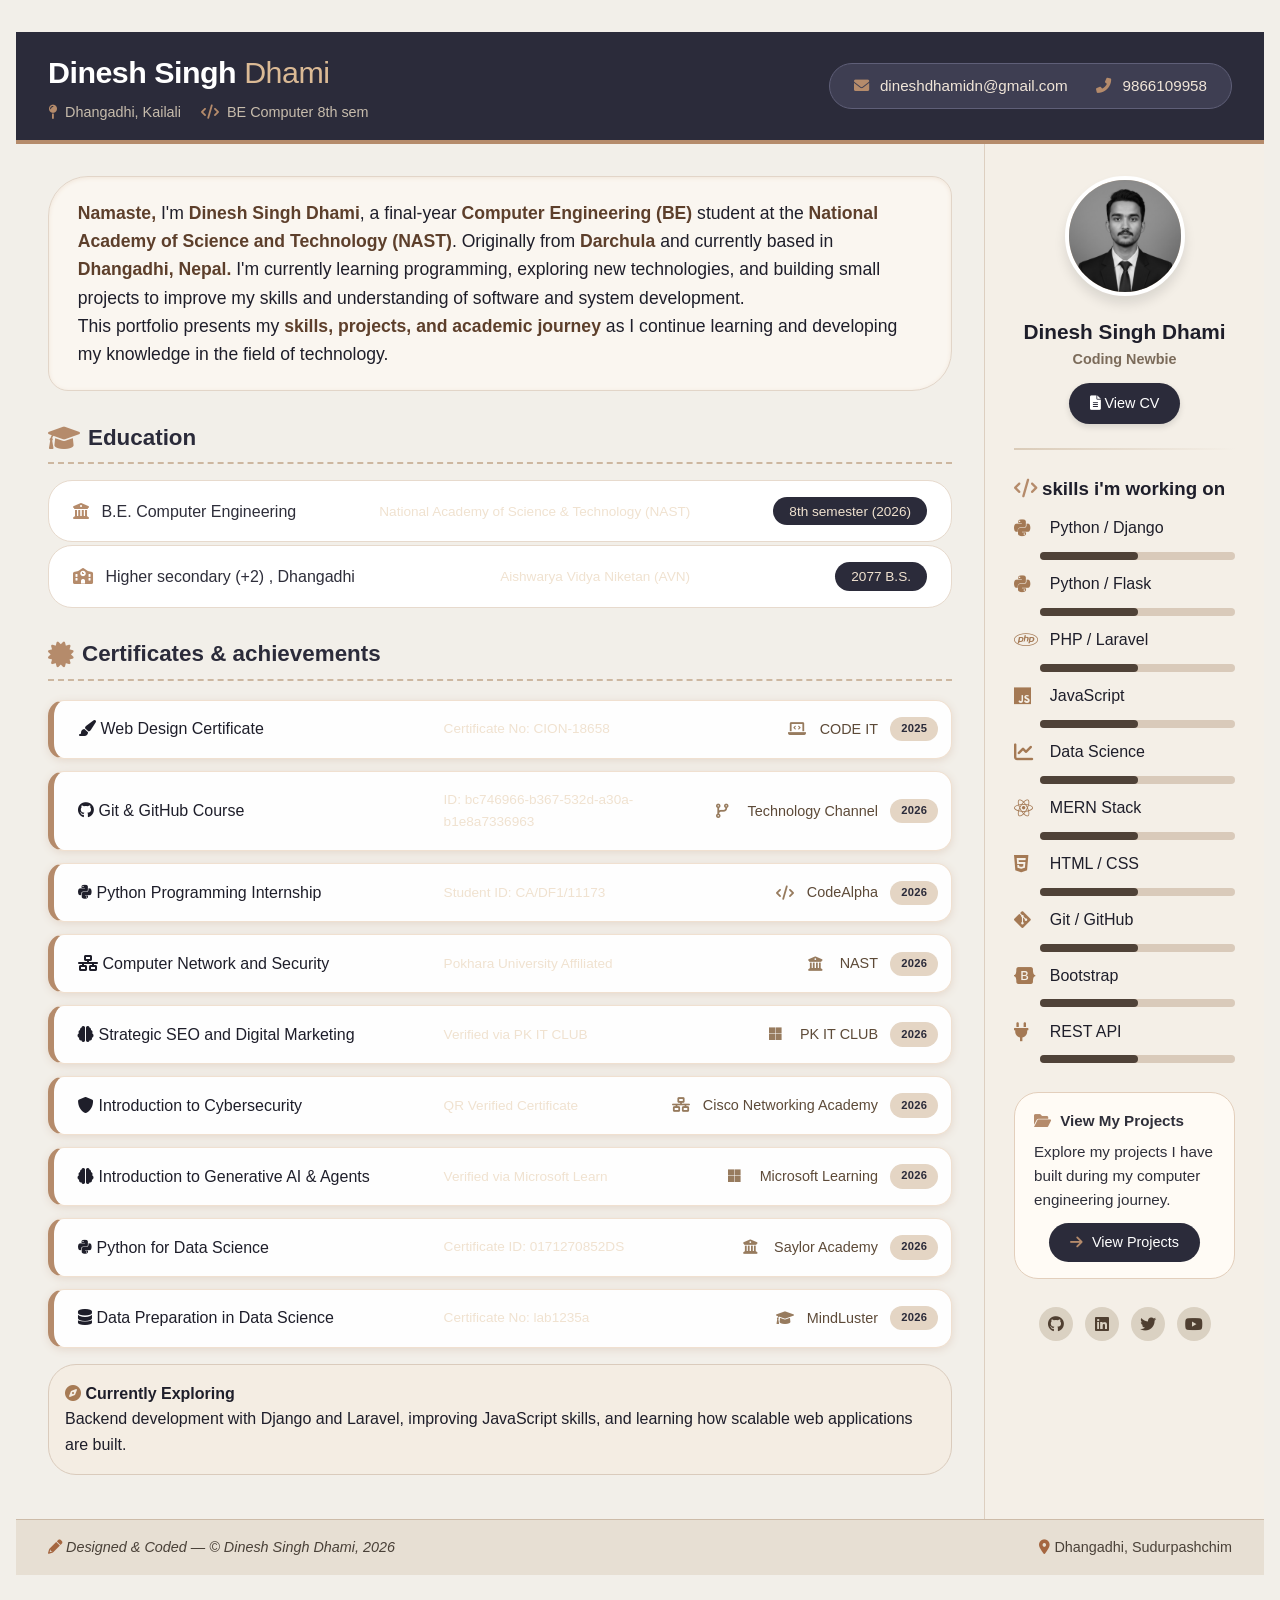
==== commit 8b1ec4bb: "updating codes" ====
--- a/index.html
+++ b/index.html
@@ -5,590 +5,14 @@
     <meta name="viewport" content="width=device-width, initial-scale=1.0, maximum-scale=5.0">
     <title>Dinesh Singh Dhami | Portfolio</title>
     <link rel="stylesheet" href="https://cdnjs.cloudflare.com/ajax/libs/font-awesome/6.0.0-beta3/css/all.min.css">
+    <link rel="stylesheet" href="style-index.css">
     <link rel="icon" href="favicon-dineshsinghdhami.png" type="image/png">
-    <style>
-        * {
-            margin: 0;
-            padding: 0;
-            box-sizing: border-box;
-        }
-
-        body {
-            background: #f2efe9;
-            font-family: 'Inter', -apple-system, BlinkMacSystemFont, 'Segoe UI', Roboto, Helvetica, Arial, sans-serif;
-            line-height: 1.6;
-            color: #1e1e2a;
-            padding: 2rem 1rem;
-        }
-
-        .page {
-            max-width: 1100px;
-            margin: 0 auto;
-            background: #fefcf8;
-            border-radius: 32px 32px 24px 24px;
-            box-shadow: 0 20px 35px -10px rgba(0, 0, 0, 0.15), 0 2px 8px rgba(0,0,0,0.05);
-            overflow: hidden;
-            border: 1px solid #e9ddd0;
-        }
-
-        .top-bar {
-            background: #2b2b3a;
-            color: #f0ede6;
-            padding: 1rem 2rem;
-            display: flex;
-            flex-wrap: wrap;
-            justify-content: space-between;
-            align-items: center;
-            border-bottom: 4px solid #b58b6b;
-        }
-
-        .identity h1 {
-            font-weight: 600;
-            font-size: 1.9rem;
-            letter-spacing: -0.5px;
-            color: #fff;
-        }
-
-        .identity h1 span {
-            color: #dbba95;
-            font-weight: 400;
-        }
-
-        .identity .tagline {
-            font-size: 0.9rem;
-            color: #c7bcac;
-            margin-top: 4px;
-            display: flex;
-            align-items: center;
-            gap: 8px;
-        }
-
-        .identity .tagline i {
-            color: #b58b6b;
-        }
-
-        .contact-badge {
-            background: #3e3e52;
-            padding: 0.6rem 1.5rem;
-            border-radius: 60px;
-            display: flex;
-            gap: 1.8rem;
-            flex-wrap: wrap;
-            font-size: 0.95rem;
-            border: 1px solid #5f5f78;
-        }
-
-        .contact-badge a, .contact-badge span {
-            color: #f0e5d8;
-            text-decoration: none;
-            display: inline-flex;
-            align-items: center;
-            gap: 7px;
-            transition: color 0.2s;
-        }
-
-        .contact-badge a:hover {
-            color: #dbba95;
-        }
-
-        .contact-badge i {
-            color: #b58b6b;
-            width: 1.2rem;
-        }
-
-        .main-grid {
-            display: grid;
-            grid-template-columns: 1fr 280px;
-            gap: 0;
-        }
-
-        .content {
-            padding: 2rem 2rem 1.8rem;
-        }
-
-        .section-title {
-            font-size: 1.4rem;
-            font-weight: 550;
-            margin: 1.8rem 0 1rem 0;
-            display: flex;
-            align-items: center;
-            gap: 8px;
-            border-bottom: 2px dashed #cdb7a0;
-            padding-bottom: 0.4rem;
-            color: #2b2b3a;
-        }
-
-        .section-title i {
-            color: #b58b6b;
-            font-size: 1.6rem;
-        }
-
-        .intro-text {
-            background: #faf6f0;
-            padding: 1.4rem 1.8rem;
-            border-radius: 40px 20px 40px 20px;
-            font-size: 1.1rem;
-            border: 1px solid #e2d5c8;
-            box-shadow: inset 0 1px 4px #f1e5d8;
-            margin-bottom: 0.5rem;
-        }
-
-        .intro-text strong {
-            color: #5d3f2b;
-            font-weight: 600;
-        }
-
-        .edu-item {
-            background: #ffffff;
-            border-radius: 24px;
-            padding: 1rem 1.5rem;
-            margin: 1rem 0 0.5rem;
-            border: 1px solid #e7dacd;
-            display: flex;
-            flex-wrap: wrap;
-            justify-content: space-between;
-            align-items: center;
-        }
-
-        .edu-item .year {
-            background: #2b2b3a;
-            color: #f0e2d0;
-            padding: 0.2rem 1rem;
-            border-radius: 40px;
-            font-size: 0.85rem;
-            font-weight: 500;
-        }
-        .edu-item .college {
-            color: #f0e2d0;
-            padding: 0.2rem 1rem;
-            border-radius: 40px;
-            font-size: 0.85rem;
-            font-weight: 500;
-        }
-
-        .edu-item .desc {
-            font-weight: 500;
-            color: #2e2e3a;
-        }
-        .edu-item .desc i {
-            margin-right: 8px;
-            color: #b58b6b;
-        }
-
-        .cert-grid {
-            display: flex;
-            flex-direction: column;
-            gap: 12px;
-            margin: 1.2rem 0 0.5rem;
-        }
-
-        .cert-card {
-            background:#fefefe;
-            border-left:6px solid #b58b6b;
-            border-radius:16px;
-            padding:0.9rem 1.5rem;
-            box-shadow:0 2px 8px #e4d8cd;
-            display:grid;
-            grid-template-columns: 40% 35% 24%;
-            align-items:center;
-            gap:10px;
-            border-top:1px solid #f0e0d0;
-            border-right:1px solid #f0e0d0;
-            border-bottom:1px solid #f0e0d0;
-        }
-
-        .cert-card:hover {
-            border-left-width: 10px;
-            background: #fcf9f5;
-        }
-
-        .cert-name {
-            font-weight: 550;
-            color: #1f1f2b;
-            display: flex;
-            align-items: center;
-            gap: 10px;
-        }
-
-        .cert-name i {
-            color: #a57c5a;
-            font-size: 1.3rem;
-            width: 2rem;
-        }
-
-        .cert-issuer {
-            color:#5d4a38;
-            font-size:0.9rem;
-            display:flex;
-            align-items:center;
-            gap:12px;
-            justify-self:end;
-            white-space: nowrap;
-        }
-
-        .cert-issuer i {
-            color: #977b5e;
-            width: 1.2rem;
-        }
-
-        .cert-badge {
-            background: #e4d5c4;
-            color: #2b2b3a;
-            font-size: 0.7rem;
-            padding: 0.2rem 0.7rem;
-            border-radius: 30px;
-            font-weight: 600;
-            letter-spacing: 0.3px;
-        }
-
-        .sidebar {
-            background: #f4efe7;
-            border-left: 1px solid #ddcfc0;
-            padding: 2rem 1.8rem;
-        }
-
-        .profile-pic-placeholder {
-            width: 120px;
-            height: 120px;
-            background: #cdb7a0;
-            border-radius: 50%;
-            margin: 0 auto 1.2rem;
-            display: flex;
-            align-items: center;
-            justify-content: center;
-            border: 4px solid #fff;
-            box-shadow: 0 8px 12px rgba(0,0,0,0.1);
-        }
-
-        .profile-pic-placeholder img {
-            width: 100%;
-            height: 100%;
-            border-radius: 50%;
-            object-fit: cover;
-        }
-
-        .my-name-side {
-            text-align:center;
-            font-size:1.3rem;
-            font-weight:550;
-            margin-top:10px;
-        }
-
-        .my-name-side small {
-            font-size:0.9rem;
-            color:#7b6b5a;
-            display:block;
-        }
-
-        .divider {
-            height: 2px;
-            background: linear-gradient(90deg, #dacbb8, transparent);
-            margin: 1.5rem 0;
-        }
-
-        .skill-list {
-            list-style: none;
-        }
-
-        .skill-list li {
-            margin: 0.7rem 0;
-            display: flex;
-            align-items: center;
-            gap: 12px;
-            font-weight: 450;
-        }
-
-        .social-bar {
-            display:flex;
-            justify-content:center;
-            gap:12px;
-            margin-top:12px;
-        }
-
-        .social-bar a {
-            width:34px;
-            height:34px;
-            display:flex;
-            align-items:center;
-            justify-content:center;
-            background:#dad1c2;
-            border-radius:50%;
-            color:#4f3f31;
-            font-size:1rem;
-            text-decoration:none;
-            transition:all 0.2s ease;
-        }
-
-        .social-bar a:hover {
-            background:#b58b6b;
-            color:#fff;
-            transform:translateY(-2px);
-        }
-
-        .cert-modal {
-            display:none;
-            position:fixed;
-            z-index:999;
-            left:0;
-            top:0;
-            width:100%;
-            height:100%;
-            background:rgba(0,0,0,0.8);
-            justify-content:center;
-            align-items:center;
-        }
-
-        .cert-modal img {
-            max-width:90%;
-            max-height:85%;
-            border-radius:10px;
-            box-shadow:0 10px 40px rgba(0,0,0,0.5);
-        }
-
-        .close-btn {
-            position:absolute;
-            top:20px;
-            right:35px;
-            font-size:40px;
-            color:#fff;
-            cursor:pointer;
-            font-weight:bold;
-        }
-
-        .close-btn:hover {
-            color:#ccc;
-        }
-
-        .skill-list i {
-            color: #a47954;
-            width: 1.5rem;
-            font-size: 1.2rem;
-        }
-
-        .skill-bar-bg {
-            background: #d9caba;
-            height: 8px;
-            border-radius: 12px;
-            margin: 4px 0 0 26px;
-            width: calc(100% - 26px);
-        }
-
-        .skill-bar-fill {
-            height: 8px;
-            border-radius: 12px;
-            background: #4f4238;
-            width: 80%;
-        }
-
-        .personal-note {
-            background: #fffbf5;
-            border-radius: 24px;
-            padding: 1rem 1.2rem;
-            margin: 1.8rem 0;
-            border: 1px solid #e3cfbc;
-            font-size: 0.95rem;
-            color: #2f2f3a;
-        }
-
-        .personal-note i {
-            color: #b58b6b;
-            margin-right: 5px;
-        }
-
-        .mobile-projects {
-            display: none;
-        }
-
-        .footer-note {
-            background: #e7dfd3;
-            padding: 1rem 2rem;
-            font-size: 0.9rem;
-            text-align: center;
-            color: #4a4138;
-            border-top: 1px solid #cdbba8;
-            display: flex;
-            flex-wrap: wrap;
-            justify-content: space-between;
-            align-items: center;
-        }
-
-        .footer-note .madeby {
-            font-style: italic;
-        }
-
-        .footer-note i {
-            color: #a56640;
-        }
-
-        .handwritten-hover {
-            transition: transform 0.15s;
-        }
-        .handwritten-hover:hover {
-            transform: rotate(0.5deg) scale(1.01);
-        }
-
-        .cert-grid a {
-            text-decoration:none;
-            color:inherit;
-            display:block;
-        }
-
-        .cert-id {
-            color: #f0e2d0;
-            padding: 0.2rem 1rem;
-            border-radius: 40px;
-            font-size: 0.85rem;
-            font-weight: 500;
-        }
-
-        @media (max-width: 750px) {
-            
-            /* Hide skills section on mobile */
-            .sidebar h3,
-            .skill-list,
-            .skill-bar-bg,
-            .divider {
-                display: none;
-            }
-            .sidebar .personal-note {
-                display: none;
-            }
-
-            
-            .mobile-projects {
-                display: block;
-                margin: 1rem 1rem 0 1rem;
-            }
-
-             
-            .main-grid {
-                display:flex;
-                flex-direction:column;
-            }
-
-            .sidebar {
-                order:1;
-            }
-
-            .content {
-                order:2;
-            }
- 
-            .profile-pic-placeholder { order:1; }
-            .my-name-side { order:2; }
-            .sidebar a[href$="Resume.pdf"] { order:3; }
-            .social-bar { order:4; }
- 
-            .intro-text { order:1; }
-            .section-title:nth-of-type(1) { order:2; }
-            .edu-item { order:3; }
-            .section-title:nth-of-type(2) { order:4; }
-            .cert-grid { order:5; }
-            
-           
-            .main-grid {
-                grid-template-columns: 1fr;
-            }
-            
-            
-            .top-bar {
-                flex-direction: column;
-                text-align: center;
-                padding: 1rem;
-            }
-            
-            .contact-badge {
-                width: 100%;
-                justify-content: center;
-                padding: 0.6rem;
-                gap: 1rem;
-            }
-            
-            .contact-badge a {
-                font-size: 0.9rem;
-                white-space: normal;
-            }
-            
-            .content {
-                padding: 1.5rem 1rem;
-            }
-            
-            .intro-text {
-                padding: 1.2rem;
-                font-size: 1rem;
-            }
-            
-            .edu-item {
-                flex-direction: column;
-                align-items: flex-start;
-                gap: 0.8rem;
-                padding: 1rem;
-            }
-            
-            .edu-item .desc {
-                width: 100%;
-            }
-            
-            .cert-card {
-                grid-template-columns: 1fr !important;
-                gap: 8px;
-                padding: 1rem;
-            }
-            
-            .cert-issuer {
-                justify-self: start;
-                white-space: normal;
-                flex-wrap: wrap;
-            }
-            
-            .cert-title {
-                flex-wrap: wrap;
-            }
-            
-            .cert-id {
-                width: fit-content;
-                word-break: break-word;
-                max-width: 100%;
-            }
-            
-            .sidebar {
-                border-left: none;
-                border-top: 1px solid #ddcfc0;
-                padding: 1.5rem 1rem;
-            }
-            
-            .skill-bar-bg {
-                margin: 4px 0 0 0;
-                width: 100%;
-            }
-            
-            .footer-note {
-                flex-direction: column;
-                gap: 0.5rem;
-                padding: 1rem;
-                text-align: center;
-            }
-            
-            @media (max-width: 400px) {
-                .profile-pic-placeholder {
-                    width: 100px;
-                    height: 100px;
-                }
-                
-                .identity h1 {
-                    font-size: 1.6rem;
-                }
-                
-                .section-title {
-                    font-size: 1.2rem;
-                }
-            }
-        }
-    </style>
+    <script src="script-index.js"></script>
+
 </head>
 <body>
 
-    <div class="top-bar">
+    <div class="navbar">
         <div class="identity">
             <h1>Dinesh Singh <span>Dhami</span></h1>
             <div class="tagline">
@@ -711,7 +135,23 @@
                     </div>
                 </a>
 
-                <!-- 5 Cisco Cybersecurity -->
+                <!-- 5 Strategic SEO and Digital Marketing Dinesh Singh Dhami -->
+                <a href="certificates/Strategic-SEO-and-Digital-Marketing-Dinesh-Singh-Dhami.jpg" class="cert-link">
+                    <div class="cert-card">
+                        <div class="cert-title">
+                            <i class="fas fa-brain"></i>
+                            <span>Strategic SEO and Digital Marketing</span>
+                        </div>
+                        <div class="cert-id">Verified via PK IT CLUB</div>
+                        <div class="cert-issuer">
+                            <i class="fab fa-microsoft"></i>
+                            <span>PK IT CLUB</span>
+                            <span class="cert-badge">2026</span>
+                        </div>
+                    </div>
+                </a>
+
+                <!-- 6 Cisco Cybersecurity -->
                 <a href="certificates/Dinesh-Singh-Dhami-cisco-networking.png" class="cert-link">
                     <div class="cert-card">
                         <div class="cert-title">
@@ -727,7 +167,7 @@
                     </div>
                 </a>
 
-                <!-- 6 Microsoft Generative AI -->
+                <!-- 7 Microsoft Generative AI -->
                 <a href="certificates/generative-ai-microsoft.png" class="cert-link">
                     <div class="cert-card">
                         <div class="cert-title">
@@ -743,7 +183,8 @@
                     </div>
                 </a>
 
-                <!-- 7 Python Data Science -->
+        
+                <!-- 8 Python Data Science -->
                 <a href="certificates/python-in-datascience.png" class="cert-link">
                     <div class="cert-card">
                         <div class="cert-title">
@@ -759,7 +200,7 @@
                     </div>
                 </a>
 
-                <!-- 8 Data Preparation -->
+                <!-- 9 Data Preparation -->
                 <a href="certificates/data-preparation-in-data-science.jpg" class="cert-link">
                     <div class="cert-card">
                         <div class="cert-title">
@@ -886,88 +327,7 @@
         <span><i class="fas fa-location-dot"></i> Dhangadhi, Sudurpashchim</span>
     </div>
 </div>
-
-<script>
-    document.addEventListener("DOMContentLoaded", function(){
-        const modal = document.getElementById("certModal");
-        const modalImg = document.getElementById("modalImage");
-        const closeBtn = document.querySelector(".close-btn");
-
-        document.querySelectorAll(".cert-link").forEach(link=>{
-            link.addEventListener("click",function(e){
-                e.preventDefault();
-                modal.style.display="flex";
-                modalImg.src=this.getAttribute("href");
-            });
-        });
-
-        closeBtn.addEventListener("click",function(){
-            modal.style.display="none";
-        });
-
-        modal.addEventListener("click",function(e){
-            if(e.target===modal){
-                modal.style.display="none";
-            }
-        });
-
-        const cards = document.querySelectorAll('.cert-card');
-        cards.forEach((card) => {
-            card.addEventListener('click', function() {
-                this.style.backgroundColor = '#f3eadb';
-                setTimeout(() => {
-                    this.style.backgroundColor = '';
-                }, 150);
-            });
-        });
- 
-        const nameH1 = document.querySelector('.identity h1');
-        if(nameH1) {
-            nameH1.addEventListener('mouseenter', () => {
-                nameH1.style.transition = 'color 0.2s';
-                nameH1.style.color = '#dbba95';
-            });
-            nameH1.addEventListener('mouseleave', () => {
-                nameH1.style.color = '#fff';
-            });
-        }
-    });
-
-    function isMobileDevice() {
-        return /Mobi|Android|iPhone|iPad/i.test(navigator.userAgent);
-    }
-
-    function openDirectEmail() {
-        const subject = "Contact From Portfolio";
-        const body = "Hi Dinesh, I found your portfolio and would like to connect.";
-        const encodedSubject = encodeURIComponent(subject);
-        const encodedBody = encodeURIComponent(body);
-
-        if (isMobileDevice()) {
-            window.location.href = `mailto:dineshdhamidn@gmail.com?subject=${encodedSubject}&body=${encodedBody}`;
-        } else {
-            const gmailURL = `https://mail.google.com/mail/?view=cm&fs=1&to=dineshdhamidn@gmail.com&su=${encodedSubject}&body=${encodedBody}`;
-            window.open(gmailURL, "_blank");
-        }
-    }
-
-    function openWhatsApp() {
-        const phoneNumber = "9779866109958"; 
-        const message = "Hi Dinesh, I visited your portfolio and would like to connect.";
-        const encodedMessage = encodeURIComponent(message);
-        const whatsappURL = `https://wa.me/${phoneNumber}?text=${encodedMessage}`;
-        window.open(whatsappURL, "_blank");
-    }
-</script>
-
- 
-<style>
-    .profile-pic-placeholder i { transition: transform 0.2s; }
-    .cert-card { cursor: pointer; transition: background 0.2s, border-left 0.1s; }
-    .contact-badge span { cursor: pointer; }
-</style>
-
- 
+  
 <div id="certModal" class="cert-modal">
     <span class="close-btn">&times;</span>
     <img class="modal-img" id="modalImage">
--- a/style-index.css
+++ b/style-index.css
@@ -0,0 +1,580 @@
+* {
+            margin: 0;
+            padding: 0;
+            box-sizing: border-box;
+        }
+
+        body {
+            background: #f2efe9;
+            font-family: 'Inter', -apple-system, BlinkMacSystemFont, 'Segoe UI', Roboto, Helvetica, Arial, sans-serif;
+            line-height: 1.6;
+            color: #1e1e2a;
+            padding: 2rem 1rem;
+        }
+
+        .page {
+            max-width: 1100px;
+            margin: 0 auto;
+            background: #fefcf8;
+            border-radius: 32px 32px 24px 24px;
+            box-shadow: 0 20px 35px -10px rgba(0, 0, 0, 0.15), 0 2px 8px rgba(0,0,0,0.05);
+            overflow: hidden;
+            border: 1px solid #e9ddd0;
+        }
+
+        .navbar {
+            background: #2b2b3a;
+            color: #f0ede6;
+            padding: 1rem 2rem;
+            display: flex;
+            flex-wrap: wrap;
+            justify-content: space-between;
+            align-items: center;
+            border-bottom: 4px solid #b58b6b;
+        }
+
+        .identity h1 {
+            font-weight: 600;
+            font-size: 1.9rem;
+            letter-spacing: -0.5px;
+            color: #fff;
+        }
+
+        .identity h1 span {
+            color: #dbba95;
+            font-weight: 400;
+        }
+
+        .identity .tagline {
+            font-size: 0.9rem;
+            color: #c7bcac;
+            margin-top: 4px;
+            display: flex;
+            align-items: center;
+            gap: 8px;
+        }
+
+        .identity .tagline i {
+            color: #b58b6b;
+        }
+
+        .contact-badge {
+            background: #3e3e52;
+            padding: 0.6rem 1.5rem;
+            border-radius: 60px;
+            display: flex;
+            gap: 1.8rem;
+            flex-wrap: wrap;
+            font-size: 0.95rem;
+            border: 1px solid #5f5f78;
+        }
+
+        .contact-badge a, .contact-badge span {
+            color: #f0e5d8;
+            text-decoration: none;
+            display: inline-flex;
+            align-items: center;
+            gap: 7px;
+            transition: color 0.2s;
+        }
+
+        .contact-badge a:hover {
+            color: #dbba95;
+        }
+
+        .contact-badge i {
+            color: #b58b6b;
+            width: 1.2rem;
+        }
+
+        .main-grid {
+            display: grid;
+            grid-template-columns: 1fr 280px;
+            gap: 0;
+        }
+
+        .content {
+            padding: 2rem 2rem 1.8rem;
+        }
+
+        .section-title {
+            font-size: 1.4rem;
+            font-weight: 550;
+            margin: 1.8rem 0 1rem 0;
+            display: flex;
+            align-items: center;
+            gap: 8px;
+            border-bottom: 2px dashed #cdb7a0;
+            padding-bottom: 0.4rem;
+            color: #2b2b3a;
+        }
+
+        .section-title i {
+            color: #b58b6b;
+            font-size: 1.6rem;
+        }
+
+        .intro-text {
+            background: #faf6f0;
+            padding: 1.4rem 1.8rem;
+            border-radius: 40px 20px 40px 20px;
+            font-size: 1.1rem;
+            border: 1px solid #e2d5c8;
+            box-shadow: inset 0 1px 4px #f1e5d8;
+            margin-bottom: 0.5rem;
+        }
+
+        .intro-text strong {
+            color: #5d3f2b;
+            font-weight: 600;
+        }
+
+        .edu-item {
+            background: #ffffff;
+            border-radius: 24px;
+            padding: 1rem 1.5rem;
+            margin: 1rem 0 0.5rem;
+            border: 1px solid #e7dacd;
+            display: flex;
+            flex-wrap: wrap;
+            justify-content: space-between;
+            align-items: center;
+        }
+
+        .edu-item .year {
+            background: #2b2b3a;
+            color: #f0e2d0;
+            padding: 0.2rem 1rem;
+            border-radius: 40px;
+            font-size: 0.85rem;
+            font-weight: 500;
+        }
+        .edu-item .college {
+            color: #f0e2d0;
+            padding: 0.2rem 1rem;
+            border-radius: 40px;
+            font-size: 0.85rem;
+            font-weight: 500;
+        }
+
+        .edu-item .desc {
+            font-weight: 500;
+            color: #2e2e3a;
+        }
+        .edu-item .desc i {
+            margin-right: 8px;
+            color: #b58b6b;
+        }
+
+        .cert-grid {
+            display: flex;
+            flex-direction: column;
+            gap: 12px;
+            margin: 1.2rem 0 0.5rem;
+        }
+
+        .cert-card {
+            background:#fefefe;
+            border-left:6px solid #b58b6b;
+            border-radius:16px;
+            padding:0.9rem 1.5rem;
+            box-shadow:0 2px 8px #e4d8cd;
+            display:grid;
+            grid-template-columns: 40% 35% 24%;
+            align-items:center;
+            gap:10px;
+            border-top:1px solid #f0e0d0;
+            border-right:1px solid #f0e0d0;
+            border-bottom:1px solid #f0e0d0;
+        }
+
+        .cert-card:hover {
+            border-left-width: 10px;
+            background: #fcf9f5;
+        }
+
+        .cert-name {
+            font-weight: 550;
+            color: #1f1f2b;
+            display: flex;
+            align-items: center;
+            gap: 10px;
+        }
+
+        .cert-name i {
+            color: #a57c5a;
+            font-size: 1.3rem;
+            width: 2rem;
+        }
+
+        .cert-issuer {
+            color:#5d4a38;
+            font-size:0.9rem;
+            display:flex;
+            align-items:center;
+            gap:12px;
+            justify-self:end;
+            white-space: nowrap;
+        }
+
+        .cert-issuer i {
+            color: #977b5e;
+            width: 1.2rem;
+        }
+
+        .cert-badge {
+            background: #e4d5c4;
+            color: #2b2b3a;
+            font-size: 0.7rem;
+            padding: 0.2rem 0.7rem;
+            border-radius: 30px;
+            font-weight: 600;
+            letter-spacing: 0.3px;
+        }
+
+        .sidebar {
+            background: #f4efe7;
+            border-left: 1px solid #ddcfc0;
+            padding: 2rem 1.8rem;
+        }
+
+        .profile-pic-placeholder {
+            width: 120px;
+            height: 120px;
+            background: #cdb7a0;
+            border-radius: 50%;
+            margin: 0 auto 1.2rem;
+            display: flex;
+            align-items: center;
+            justify-content: center;
+            border: 4px solid #fff;
+            box-shadow: 0 8px 12px rgba(0,0,0,0.1);
+        }
+
+        .profile-pic-placeholder img {
+            width: 100%;
+            height: 100%;
+            border-radius: 50%;
+            object-fit: cover;
+        }
+
+        .my-name-side {
+            text-align:center;
+            font-size:1.3rem;
+            font-weight:550;
+            margin-top:10px;
+        }
+
+        .my-name-side small {
+            font-size:0.9rem;
+            color:#7b6b5a;
+            display:block;
+        }
+
+        .divider {
+            height: 2px;
+            background: linear-gradient(90deg, #dacbb8, transparent);
+            margin: 1.5rem 0;
+        }
+
+        .skill-list {
+            list-style: none;
+        }
+
+        .skill-list li {
+            margin: 0.7rem 0;
+            display: flex;
+            align-items: center;
+            gap: 12px;
+            font-weight: 450;
+        }
+
+        .social-bar {
+            display:flex;
+            justify-content:center;
+            gap:12px;
+            margin-top:12px;
+        }
+
+        .social-bar a {
+            width:34px;
+            height:34px;
+            display:flex;
+            align-items:center;
+            justify-content:center;
+            background:#dad1c2;
+            border-radius:50%;
+            color:#4f3f31;
+            font-size:1rem;
+            text-decoration:none;
+            transition:all 0.2s ease;
+        }
+
+        .social-bar a:hover {
+            background:#b58b6b;
+            color:#fff;
+            transform:translateY(-2px);
+        }
+
+        .cert-modal {
+            display:none;
+            position:fixed;
+            z-index:999;
+            left:0;
+            top:0;
+            width:100%;
+            height:100%;
+            background:rgba(0,0,0,0.8);
+            justify-content:center;
+            align-items:center;
+        }
+
+        .cert-modal img {
+            max-width:90%;
+            max-height:85%;
+            border-radius:10px;
+            box-shadow:0 10px 40px rgba(0,0,0,0.5);
+        }
+
+        .close-btn {
+            position:absolute;
+            top:20px;
+            right:35px;
+            font-size:40px;
+            color:#fff;
+            cursor:pointer;
+            font-weight:bold;
+        }
+
+        .close-btn:hover {
+            color:#ccc;
+        }
+
+        .skill-list i {
+            color: #a47954;
+            width: 1.5rem;
+            font-size: 1.2rem;
+        }
+
+        .skill-bar-bg {
+            background: #d9caba;
+            height: 8px;
+            border-radius: 12px;
+            margin: 4px 0 0 26px;
+            width: calc(100% - 26px);
+        }
+
+        .skill-bar-fill {
+            height: 8px;
+            border-radius: 12px;
+            background: #4f4238;
+            width: 80%;
+        }
+
+        .personal-note {
+            background: #fffbf5;
+            border-radius: 24px;
+            padding: 1rem 1.2rem;
+            margin: 1.8rem 0;
+            border: 1px solid #e3cfbc;
+            font-size: 0.95rem;
+            color: #2f2f3a;
+        }
+
+        .personal-note i {
+            color: #b58b6b;
+            margin-right: 5px;
+        }
+
+        .mobile-projects {
+            display: none;
+        }
+
+        .footer-note {
+            background: #e7dfd3;
+            padding: 1rem 2rem;
+            font-size: 0.9rem;
+            text-align: center;
+            color: #4a4138;
+            border-top: 1px solid #cdbba8;
+            display: flex;
+            flex-wrap: wrap;
+            justify-content: space-between;
+            align-items: center;
+        }
+
+        .footer-note .madeby {
+            font-style: italic;
+        }
+
+        .footer-note i {
+            color: #a56640;
+        }
+
+        .handwritten-hover {
+            transition: transform 0.15s;
+        }
+        .handwritten-hover:hover {
+            transform: rotate(0.5deg) scale(1.01);
+        }
+
+        .cert-grid a {
+            text-decoration:none;
+            color:inherit;
+            display:block;
+        }
+
+        .cert-id {
+            color: #f0e2d0;
+            padding: 0.2rem 1rem;
+            border-radius: 40px;
+            font-size: 0.85rem;
+            font-weight: 500;
+        }
+
+        @media (max-width: 750px) {
+            
+            /* Hide skills section on mobile */
+            .sidebar h3,
+            .skill-list,
+            .skill-bar-bg,
+            .divider {
+                display: none;
+            }
+            .sidebar .personal-note {
+                display: none;
+            }
+
+            
+            .mobile-projects {
+                display: block;
+                margin: 1rem 1rem 0 1rem;
+            }
+
+             
+            .main-grid {
+                display:flex;
+                flex-direction:column;
+            }
+
+            .sidebar {
+                order:1;
+            }
+
+            .content {
+                order:2;
+            }
+ 
+            .profile-pic-placeholder { order:1; }
+            .my-name-side { order:2; }
+            .sidebar a[href$="Resume.pdf"] { order:3; }
+            .social-bar { order:4; }
+ 
+            .intro-text { order:1; }
+            .section-title:nth-of-type(1) { order:2; }
+            .edu-item { order:3; }
+            .section-title:nth-of-type(2) { order:4; }
+            .cert-grid { order:5; }
+            
+           
+            .main-grid {
+                grid-template-columns: 1fr;
+            }
+            
+            
+            .navbar {
+                flex-direction: column;
+                text-align: center;
+                padding: 1rem;
+            }
+            
+            .contact-badge {
+                width: 100%;
+                justify-content: center;
+                padding: 0.6rem;
+                gap: 1rem;
+            }
+            
+            .contact-badge a {
+                font-size: 0.9rem;
+                white-space: normal;
+            }
+            
+            .content {
+                padding: 1.5rem 1rem;
+            }
+            
+            .intro-text {
+                padding: 1.2rem;
+                font-size: 1rem;
+            }
+            
+            .edu-item {
+                flex-direction: column;
+                align-items: flex-start;
+                gap: 0.8rem;
+                padding: 1rem;
+            }
+            
+            .edu-item .desc {
+                width: 100%;
+            }
+            
+            .cert-card {
+                grid-template-columns: 1fr !important;
+                gap: 8px;
+                padding: 1rem;
+            }
+            
+            .cert-issuer {
+                justify-self: start;
+                white-space: normal;
+                flex-wrap: wrap;
+            }
+            
+            .cert-title {
+                flex-wrap: wrap;
+            }
+            
+            .cert-id {
+                width: fit-content;
+                word-break: break-word;
+                max-width: 100%;
+            }
+            
+            .sidebar {
+                border-left: none;
+                border-top: 1px solid #ddcfc0;
+                padding: 1.5rem 1rem;
+            }
+            
+            .skill-bar-bg {
+                margin: 4px 0 0 0;
+                width: 100%;
+            }
+            
+            .footer-note {
+                flex-direction: column;
+                gap: 0.5rem;
+                padding: 1rem;
+                text-align: center;
+            }
+            
+            @media (max-width: 400px) {
+                .profile-pic-placeholder {
+                    width: 100px;
+                    height: 100px;
+                }
+                
+                .identity h1 {
+                    font-size: 1.6rem;
+                }
+                
+                .section-title {
+                    font-size: 1.2rem;
+                }
+            }
+        }
+        .profile-pic-placeholder i { transition: transform 0.2s; }
+    .cert-card { cursor: pointer; transition: background 0.2s, border-left 0.1s; }
+    .contact-badge span { cursor: pointer; }
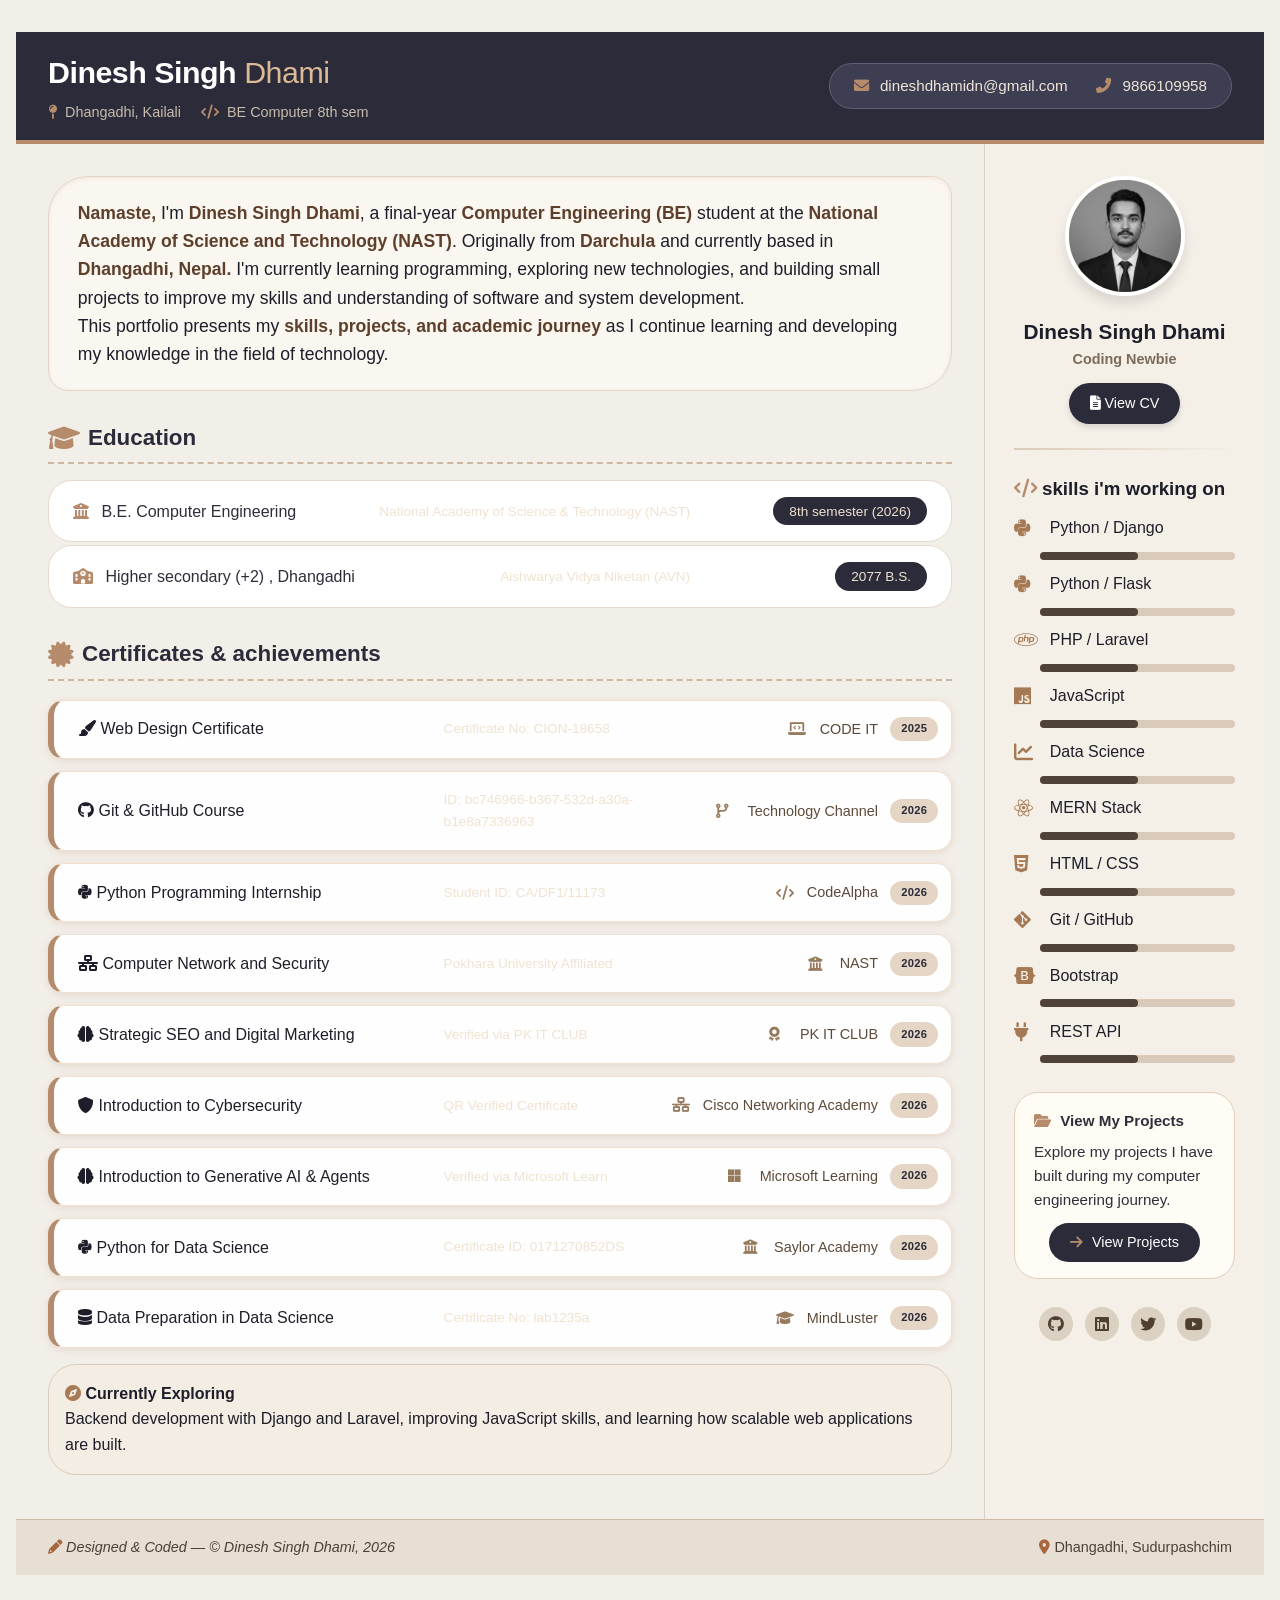
==== commit 354982a0: "logo mismatch fix commit" ====
--- a/index.html
+++ b/index.html
@@ -144,7 +144,7 @@
                         </div>
                         <div class="cert-id">Verified via PK IT CLUB</div>
                         <div class="cert-issuer">
-                            <i class="fab fa-microsoft"></i>
+                            <i class="fas fa-award"></i>
                             <span>PK IT CLUB</span>
                             <span class="cert-badge">2026</span>
                         </div>
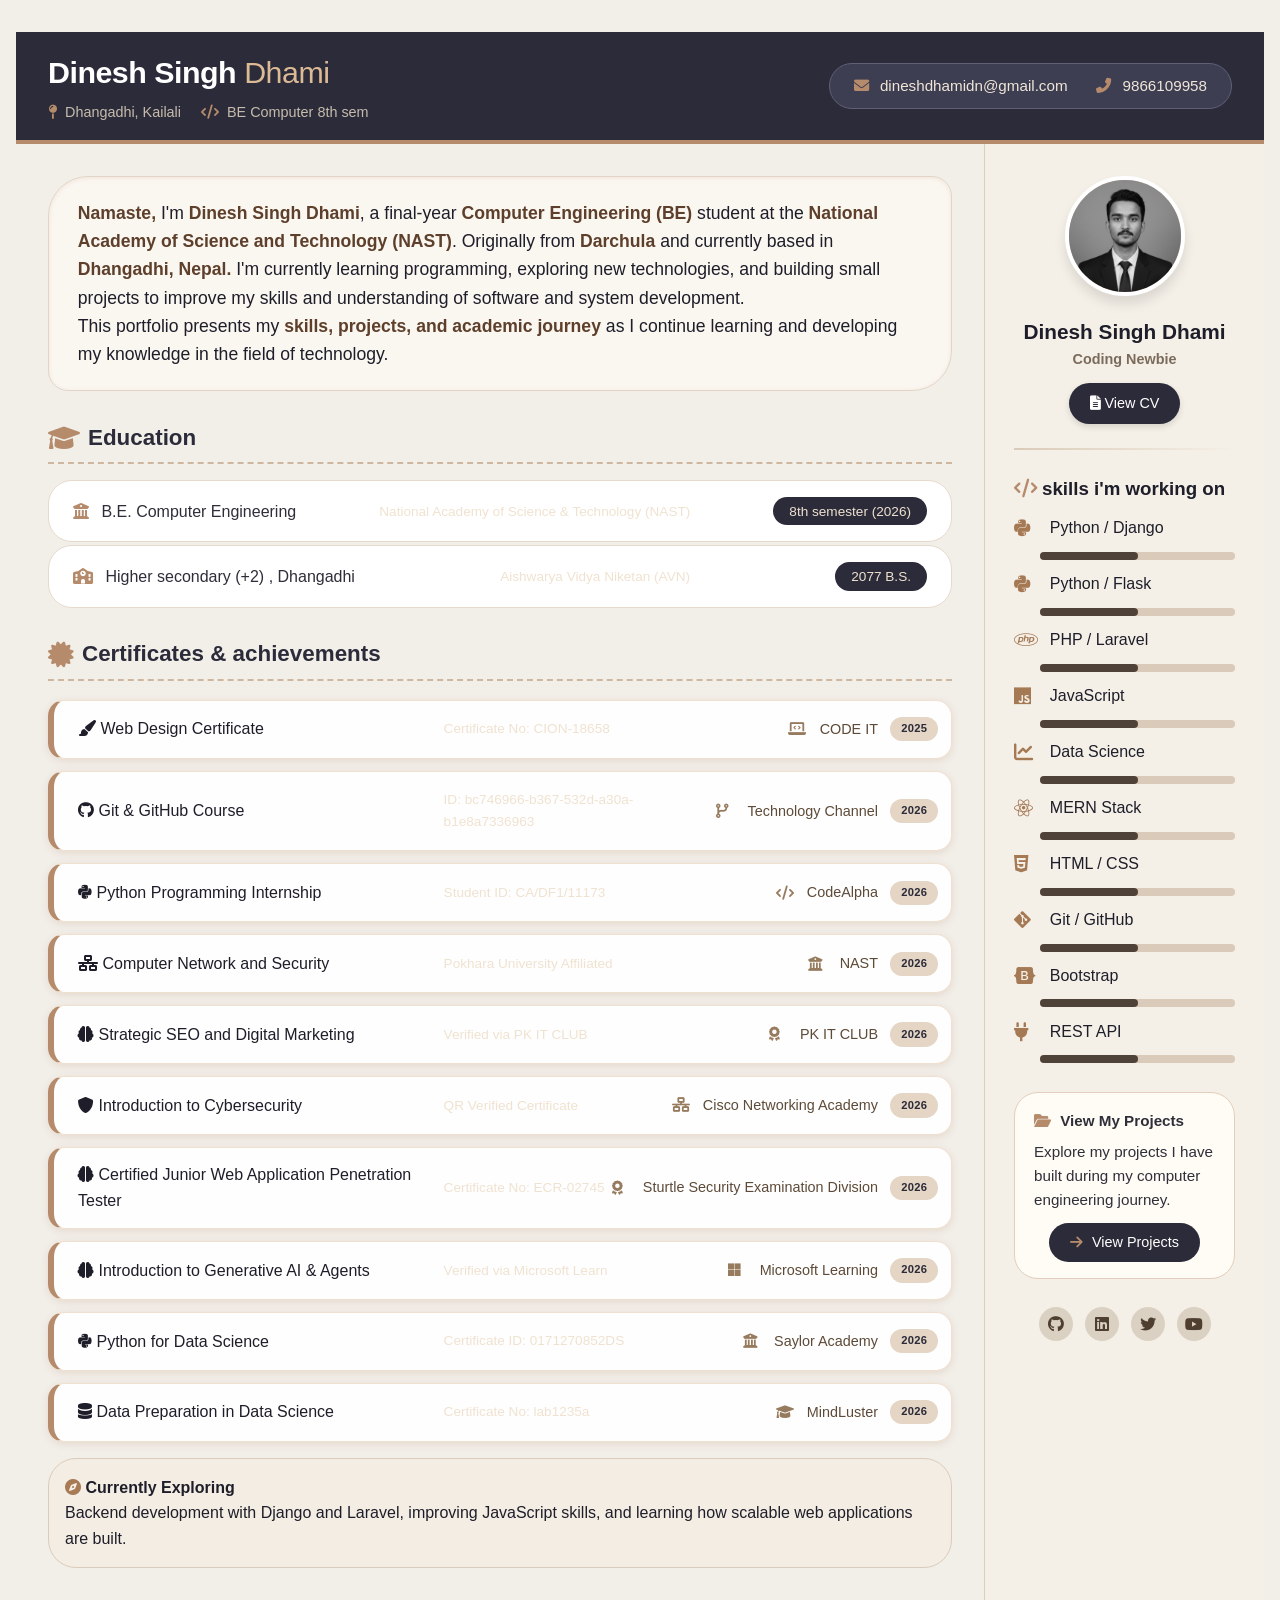
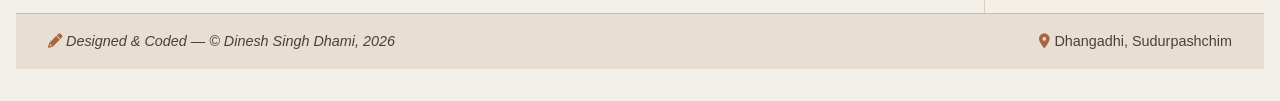
==== commit f6763597: "updating some major certificates" ====
--- a/index.html
+++ b/index.html
@@ -151,6 +151,8 @@
                     </div>
                 </a>
 
+               
+
                 <!-- 6 Cisco Cybersecurity -->
                 <a href="certificates/Dinesh-Singh-Dhami-cisco-networking.png" class="cert-link">
                     <div class="cert-card">
@@ -162,6 +164,22 @@
                         <div class="cert-issuer">
                             <i class="fas fa-network-wired"></i>
                             <span>Cisco Networking Academy</span>
+                            <span class="cert-badge">2026</span>
+                        </div>
+                    </div>
+                </a>
+
+                 <!-- 10 certified-junior-web-application-penetration-tester -->
+                <a href="certificates/certified-junior-web-application-penetration-tester.jpg" class="cert-link">
+                    <div class="cert-card">
+                        <div class="cert-title">
+                            <i class="fas fa-brain"></i>
+                            <span>Certified Junior Web Application Penetration Tester</span>
+                        </div>
+                        <div class="cert-id">Certificate No: ECR-02745</div>
+                        <div class="cert-issuer">
+                            <i class="fas fa-award"></i>
+                            <span>Sturtle Security Examination Division</span>
                             <span class="cert-badge">2026</span>
                         </div>
                     </div>
@@ -215,7 +233,11 @@
                         </div>
                     </div>
                 </a>
-            </div>
+
+            
+
+            </div>
+
 
             <!-- Currently Exploring section -->
             <div style="margin:1rem 0;background:#f4ede3;padding:1rem;border-radius:28px;border:1px solid #dacbbc;">
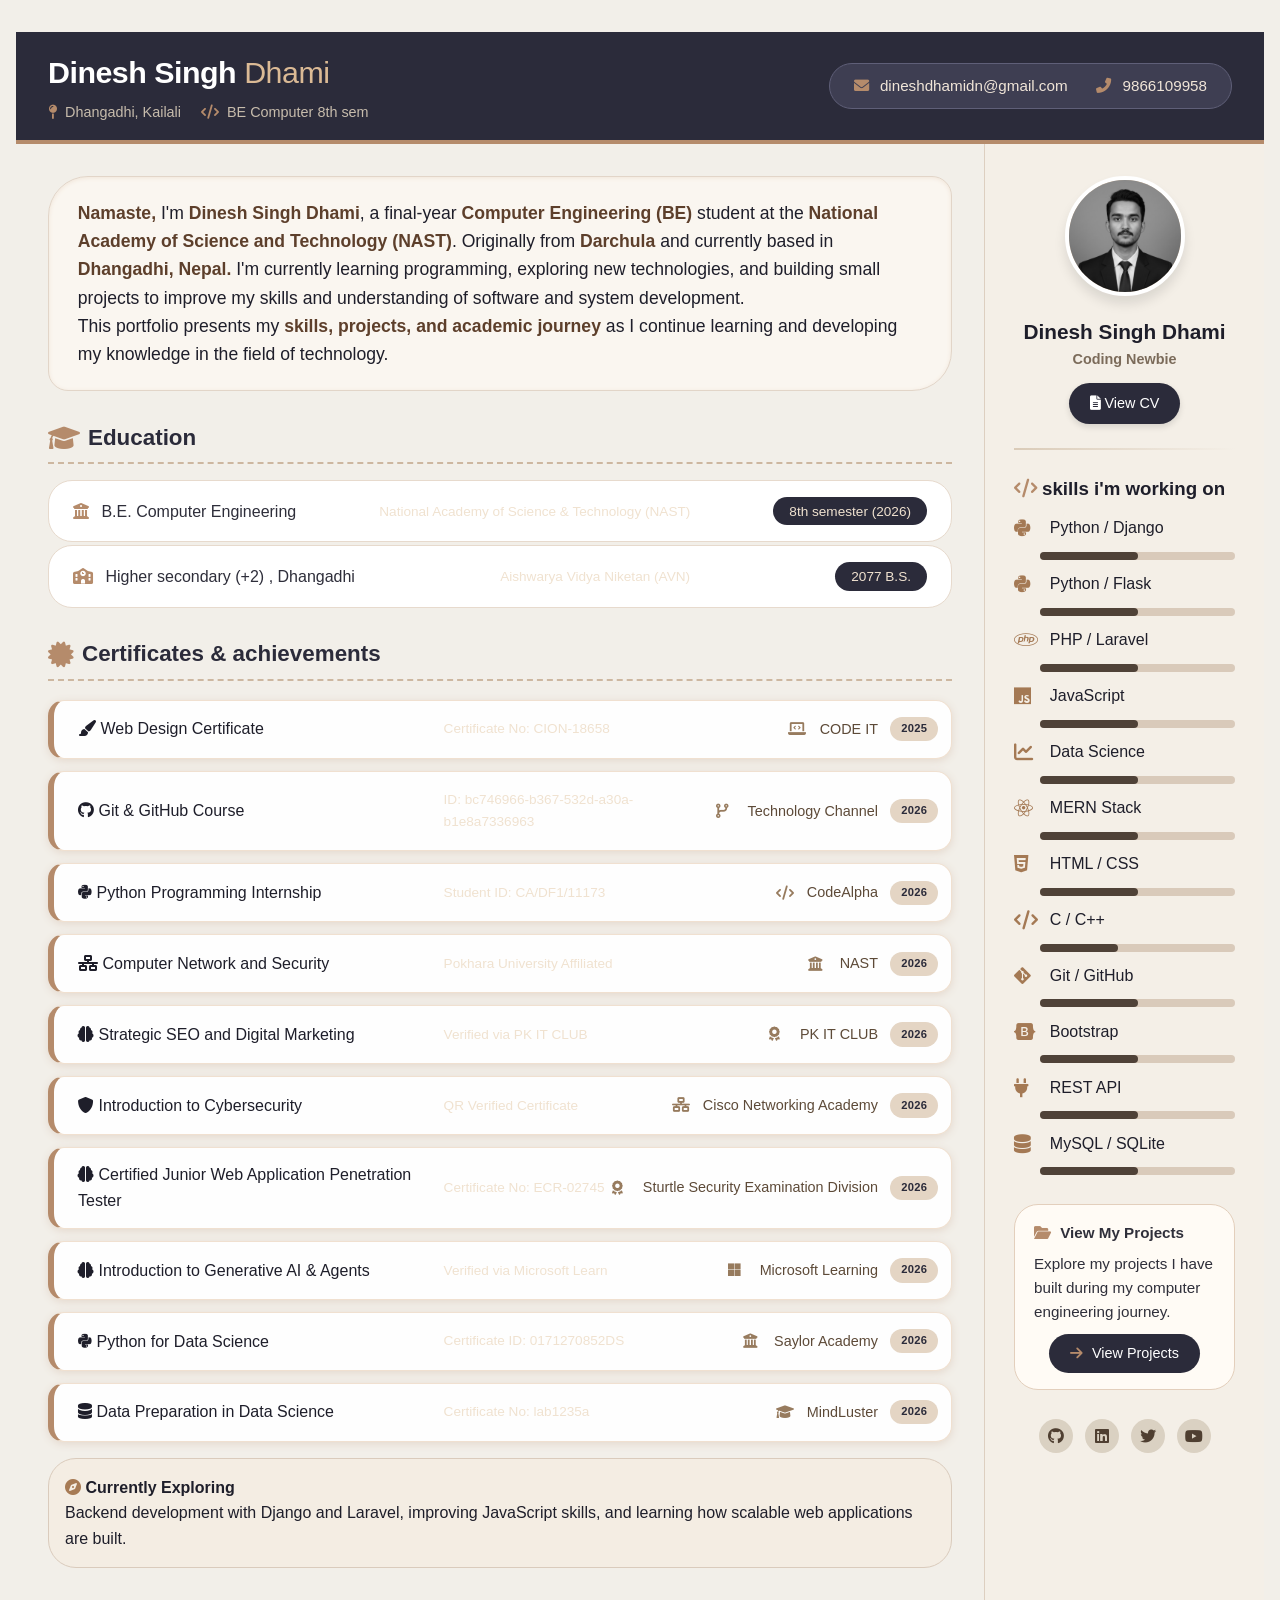
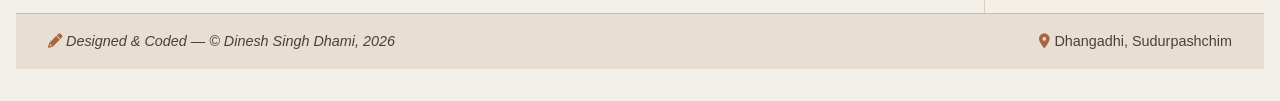
==== commit 746f9899: "adding new skills" ====
--- a/index.html
+++ b/index.html
@@ -285,12 +285,17 @@
                 <div class="skill-bar-bg"><div class="skill-bar-fill" style="width:50%"></div></div>
                 <li><i class="fab fa-html5"></i> HTML / CSS</li>
                 <div class="skill-bar-bg"><div class="skill-bar-fill" style="width:50%"></div></div>
+                <li><i class="fas fa-code"></i> C / C++</li>
+                <div class="skill-bar-bg"><div class="skill-bar-fill" style="width:40%"></div> </div>
                 <li><i class="fab fa-git-alt"></i> Git / GitHub</li>
                 <div class="skill-bar-bg"><div class="skill-bar-fill" style="width:50%"></div></div>
                 <li><i class="fab fa-bootstrap"></i> Bootstrap</li>
                 <div class="skill-bar-bg"><div class="skill-bar-fill" style="width:50%"></div></div>
                 <li><i class="fas fa-plug"></i> REST API</li>
                 <div class="skill-bar-bg"><div class="skill-bar-fill" style="width:50%"></div></div>
+                <li><i class="fas fa-database"></i> MySQL / SQLite</li>
+                <div class="skill-bar-bg"><div class="skill-bar-fill" style="width:50%"></div></div>
+                
             </ul>
 
             <div class="personal-note project-section">
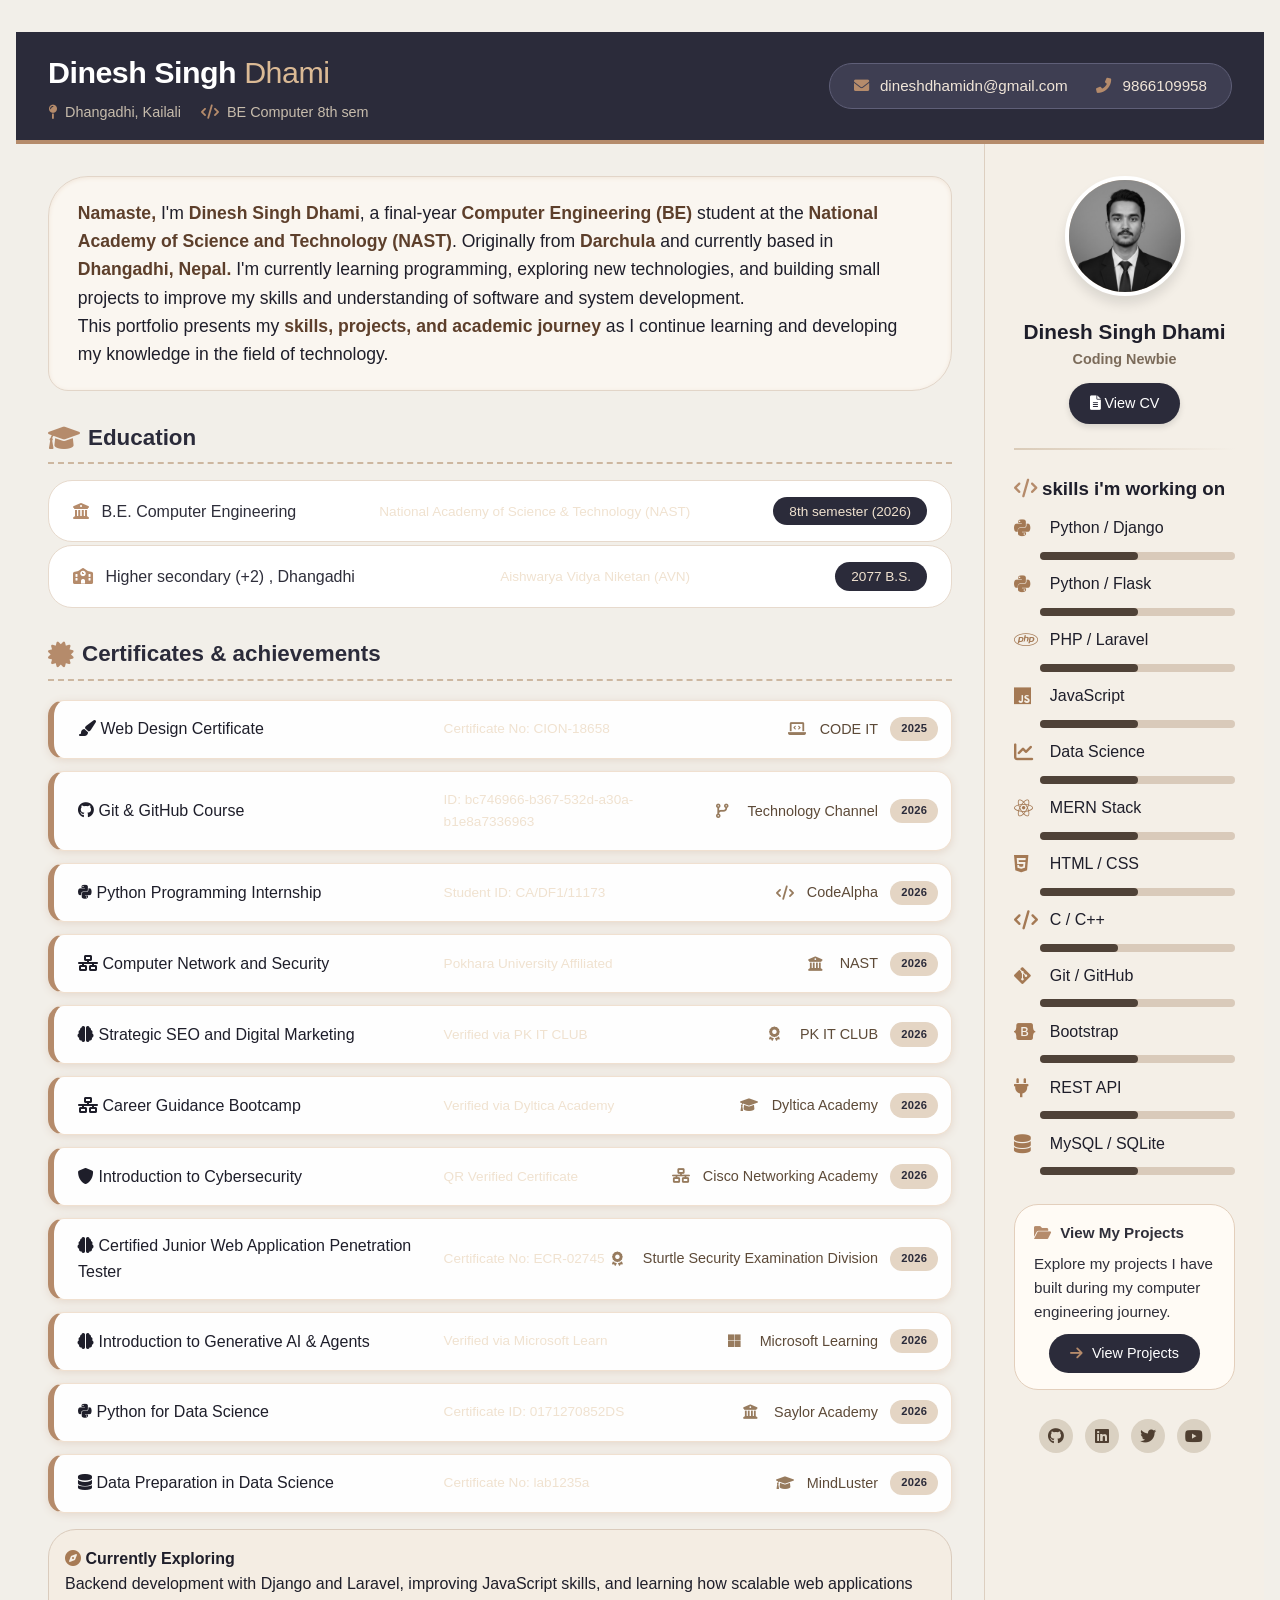
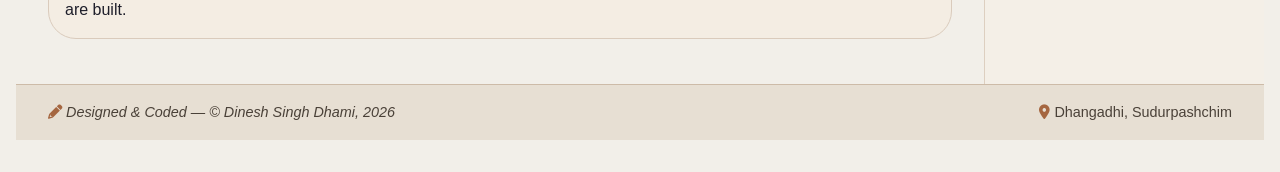
==== commit 50cc7957: "adding Dyltica Academy certificate badge" ====
--- a/index.html
+++ b/index.html
@@ -151,6 +151,22 @@
                     </div>
                 </a>
 
+                 <!-- Career-Guidance-Bootcamp.png -->
+                <a href="certificates/Career-Guidance-Bootcamp.png" class="cert-link">
+                    <div class="cert-card">
+                        <div class="cert-title">
+                            <i class="fas fa-network-wired"></i>
+                            <span>Career Guidance Bootcamp</span>
+                        </div>
+                        <div class="cert-id">Verified via Dyltica Academy</div>
+                        <div class="cert-issuer">
+                            <i class="fas fa-graduation-cap"></i>
+                            <span>Dyltica Academy</span>
+                            <span class="cert-badge">2026</span>
+                        </div>
+                    </div>
+                </a>
+
                
 
                 <!-- 6 Cisco Cybersecurity -->
@@ -258,7 +274,7 @@
                 <small>Coding Newbie</small>
             </div>
             <div style="text-align:center; margin-top:12px;">
-                <a href="Dinesh-Singh-Dhami-Resume.pdf" 
+                <a href="https://drive.google.com/file/d/1liYxOf8PLablKrAX0Cqdvu-8_X7IgYv7/view?usp=sharing" 
                    style="display:inline-block; background:#2b2b3a; color:#fff; padding:0.55rem 1.3rem; border-radius:40px; font-size:0.9rem; text-decoration:none; font-weight:500; transition:all 0.2s ease; box-shadow:0 3px 6px rgba(0,0,0,0.12);">
                     <i class="fas fa-file-alt"></i> View CV
                 </a>
